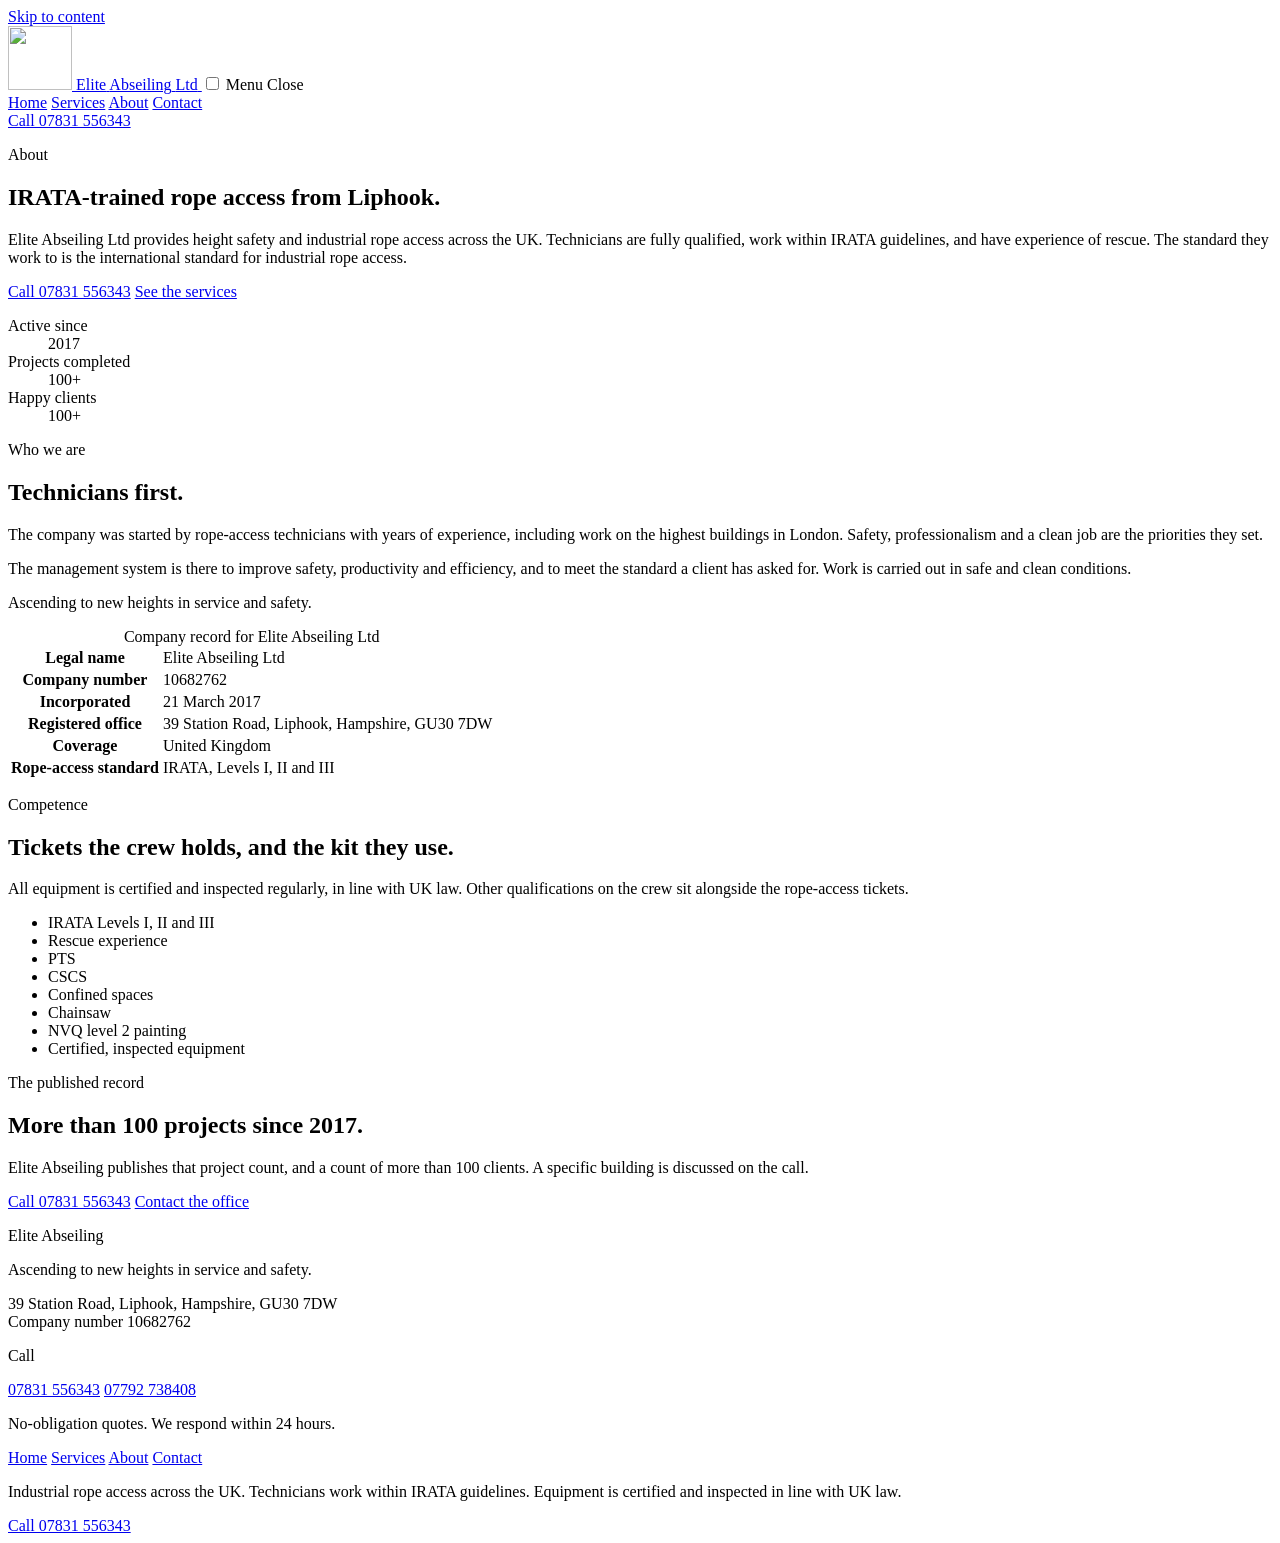
==== about.html @ 5e547d00 "Add the about and contact pages. Record the company details and make the enquiry a phone call, with " ====
<!DOCTYPE html>
<html lang="en-GB">
<head>
  <meta charset="utf-8">
  <meta name="viewport" content="width=device-width, initial-scale=1">
  <title>About | Elite Abseiling Ltd</title>
  <meta name="description" content="Elite Abseiling Ltd is an IRATA-trained rope-access contractor based at 39 Station Road, Liphook, working across the UK since 2017.">
  <meta name="theme-color" content="#1b3385" media="(prefers-color-scheme: light)">
  <meta name="theme-color" content="#0e1533" media="(prefers-color-scheme: dark)">
  <link rel="icon" href="favicon.svg" type="image/svg+xml">
  <link rel="stylesheet" href="styles.css">
</head>
<body>
  <a class="skip" href="#main">Skip to content</a>
  <header class="site-header">
    <div class="wrap header-inner">
      <a class="brand" href="index.html">
        <img class="brand-mark" src="images/mark.svg" alt="" width="64" height="64">
        <span class="brand-name">
          <span class="brand-elite">Elite</span>
          <span class="brand-abseil">Abseiling</span>
          <span class="brand-ltd">Ltd</span>
        </span>
      </a>
      <input class="nav-toggle" id="nav-toggle" type="checkbox">
      <label class="menu-btn" for="nav-toggle">
        <span class="when-closed">Menu</span>
        <span class="when-open">Close</span>
      </label>
      <nav class="site-nav" aria-label="Primary">
        <a href="index.html">Home</a>
        <a href="services.html">Services</a>
        <a href="about.html" aria-current="page">About</a>
        <a href="contact.html">Contact</a>
      </nav>
      <a class="btn btn-call header-call" href="tel:+447831556343">Call 07831 556343</a>
    </div>
  </header>

  <main id="main">
    <section class="hero">
      <div class="wrap hero-grid">
        <div>
          <p class="eyebrow">About</p>
          <h1>IRATA-trained rope access from Liphook.</h1>
          <p class="lede">Elite Abseiling Ltd provides height safety and industrial rope access across the UK. Technicians are fully qualified, work within IRATA guidelines, and have experience of rescue. The standard they work to is the international standard for industrial rope access.</p>
          <div class="actions">
            <a class="btn btn-call" href="tel:+447831556343">Call 07831 556343</a>
            <a class="btn btn-line" href="services.html">See the services</a>
          </div>
        </div>
        <dl class="figures">
          <div>
            <dt>Active since</dt>
            <dd>2017</dd>
          </div>
          <div>
            <dt>Projects completed</dt>
            <dd>100+</dd>
          </div>
          <div>
            <dt>Happy clients</dt>
            <dd>100+</dd>
          </div>
        </dl>
      </div>
    </section>

    <section class="section">
      <div class="wrap split">
        <div class="prose">
          <p class="eyebrow">Who we are</p>
          <h2>Technicians first.</h2>
          <p>The company was started by rope-access technicians with years of experience, including work on the highest buildings in London. Safety, professionalism and a clean job are the priorities they set.</p>
          <p>The management system is there to improve safety, productivity and efficiency, and to meet the standard a client has asked for. Work is carried out in safe and clean conditions.</p>
          <p class="statement">Ascending to new heights in service and safety.</p>
        </div>
        <div>
          <table class="fact-table">
            <caption class="visually-hidden">Company record for Elite Abseiling Ltd</caption>
            <tbody>
              <tr>
                <th scope="row">Legal name</th>
                <td>Elite Abseiling Ltd</td>
              </tr>
              <tr>
                <th scope="row">Company number</th>
                <td>10682762</td>
              </tr>
              <tr>
                <th scope="row">Incorporated</th>
                <td>21 March 2017</td>
              </tr>
              <tr>
                <th scope="row">Registered office</th>
                <td>39 Station Road, Liphook, Hampshire, GU30 7DW</td>
              </tr>
              <tr>
                <th scope="row">Coverage</th>
                <td>United Kingdom</td>
              </tr>
              <tr>
                <th scope="row">Rope-access standard</th>
                <td>IRATA, Levels I, II and III</td>
              </tr>
            </tbody>
          </table>
        </div>
      </div>
    </section>

    <section class="section section-follow">
      <div class="wrap">
        <div class="section-head">
          <p class="eyebrow">Competence</p>
          <h2>Tickets the crew holds, and the kit they use.</h2>
          <p class="lede">All equipment is certified and inspected regularly, in line with UK law. Other qualifications on the crew sit alongside the rope-access tickets.</p>
        </div>
        <ul class="competence">
          <li>IRATA Levels I, II and III</li>
          <li>Rescue experience</li>
          <li>PTS</li>
          <li>CSCS</li>
          <li>Confined spaces</li>
          <li>Chainsaw</li>
          <li>NVQ level 2 painting</li>
          <li>Certified, inspected equipment</li>
        </ul>
      </div>
    </section>

    <section class="band">
      <div class="wrap band-inner">
        <div>
          <p class="eyebrow">The published record</p>
          <h2>More than 100 projects since 2017.</h2>
          <p class="lede">Elite Abseiling publishes that project count, and a count of more than 100 clients. A specific building is discussed on the call.</p>
        </div>
        <div class="phones">
          <a class="btn btn-call" href="tel:+447831556343">Call 07831 556343</a>
          <a class="btn btn-line" href="contact.html">Contact the office</a>
        </div>
      </div>
    </section>
  </main>

  <footer class="site-footer">
    <div class="wrap footer-grid">
      <div>
        <p class="footer-brand">Elite Abseiling</p>
        <p class="statement">Ascending to new heights in service and safety.</p>
        <p>39 Station Road, Liphook, Hampshire, GU30 7DW<br>Company number 10682762</p>
      </div>
      <div>
        <p class="eyebrow">Call</p>
        <div class="phone-stack">
          <a href="tel:+447831556343">07831 556343</a>
          <a href="tel:+447792738408">07792 738408</a>
        </div>
        <p>No-obligation quotes. We respond within 24 hours.</p>
      </div>
      <nav class="footer-nav" aria-label="Footer">
        <a href="index.html">Home</a>
        <a href="services.html">Services</a>
        <a href="about.html" aria-current="page">About</a>
        <a href="contact.html">Contact</a>
      </nav>
    </div>
    <div class="wrap footer-base">
      <p>Industrial rope access across the UK. Technicians work within IRATA guidelines. Equipment is certified and inspected in line with UK law.</p>
    </div>
  </footer>
  <a class="dock" href="tel:+447831556343">Call 07831 556343</a>
</body>
</html>
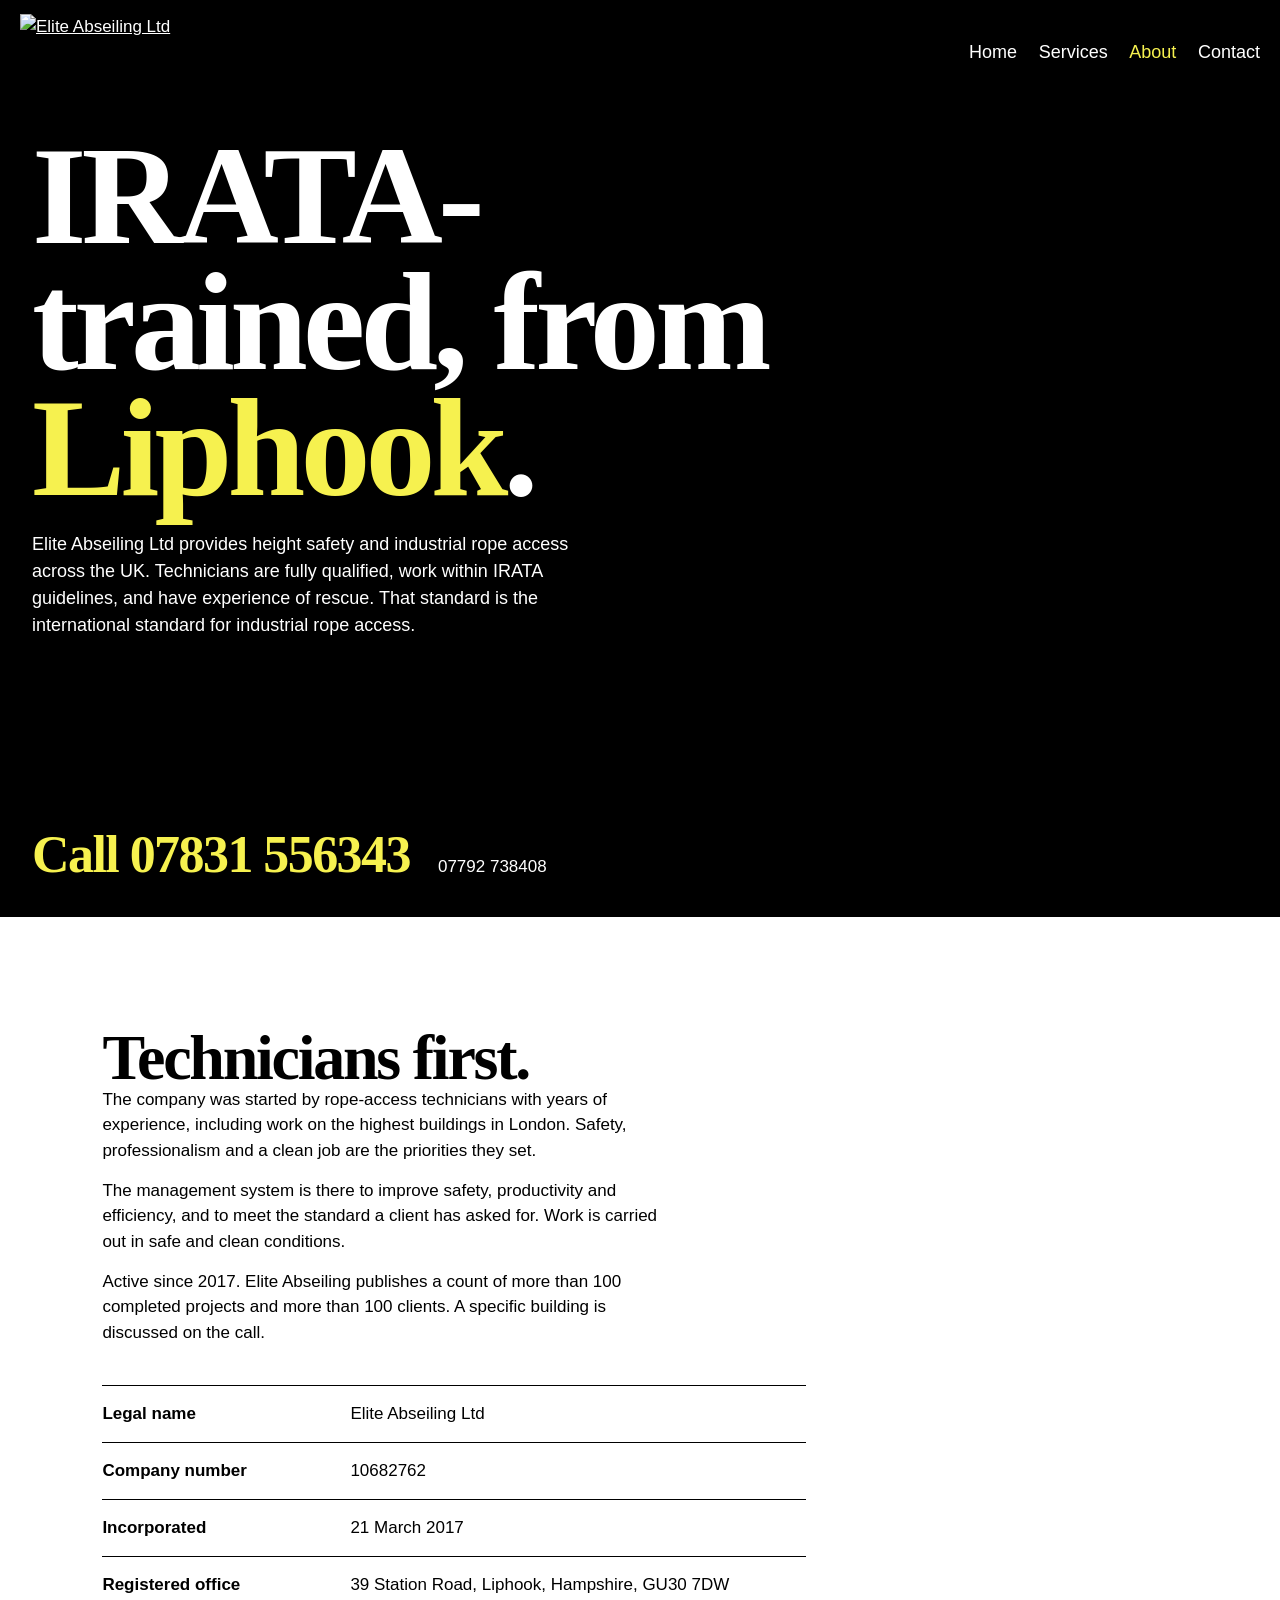
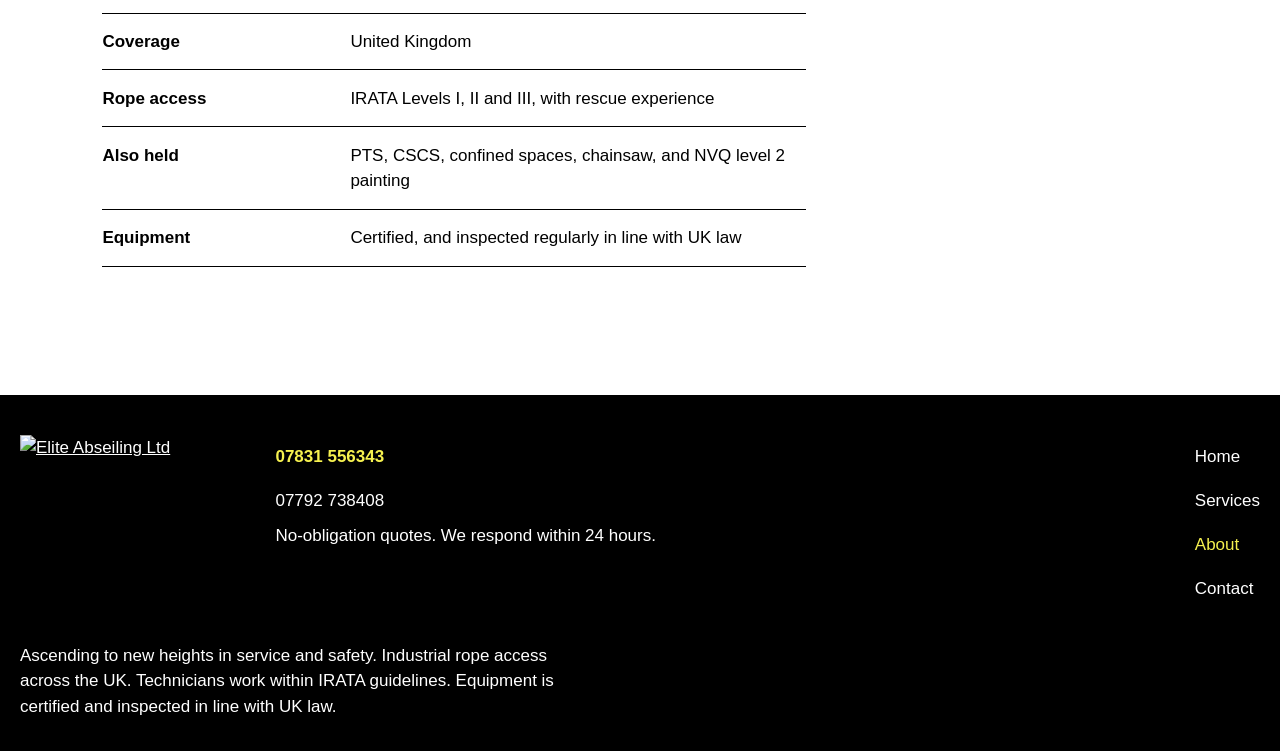
==== commit a3153d09: "Redesign the site in black, white, and the logo yellow. Drop the navy, teal, and red brochure layout" ====
--- a/about.html
+++ b/about.html
@@ -5,171 +5,103 @@
   <meta name="viewport" content="width=device-width, initial-scale=1">
   <title>About | Elite Abseiling Ltd</title>
   <meta name="description" content="Elite Abseiling Ltd is an IRATA-trained rope-access contractor based at 39 Station Road, Liphook, working across the UK since 2017.">
-  <meta name="theme-color" content="#1b3385" media="(prefers-color-scheme: light)">
-  <meta name="theme-color" content="#0e1533" media="(prefers-color-scheme: dark)">
-  <link rel="icon" href="favicon.svg" type="image/svg+xml">
+  <meta name="theme-color" content="#000000">
+  <link rel="icon" href="images/logo.png" type="image/png">
   <link rel="stylesheet" href="styles.css">
 </head>
 <body>
   <a class="skip" href="#main">Skip to content</a>
-  <header class="site-header">
-    <div class="wrap header-inner">
-      <a class="brand" href="index.html">
-        <img class="brand-mark" src="images/mark.svg" alt="" width="64" height="64">
-        <span class="brand-name">
-          <span class="brand-elite">Elite</span>
-          <span class="brand-abseil">Abseiling</span>
-          <span class="brand-ltd">Ltd</span>
-        </span>
+  <header class="top">
+      <a class="logo" href="index.html">
+        <img src="images/logo.png" alt="Elite Abseiling Ltd" width="500" height="188">
       </a>
       <input class="nav-toggle" id="nav-toggle" type="checkbox">
       <label class="menu-btn" for="nav-toggle">
         <span class="when-closed">Menu</span>
         <span class="when-open">Close</span>
       </label>
-      <nav class="site-nav" aria-label="Primary">
+      <nav class="nav" aria-label="Primary">
         <a href="index.html">Home</a>
         <a href="services.html">Services</a>
         <a href="about.html" aria-current="page">About</a>
         <a href="contact.html">Contact</a>
       </nav>
-      <a class="btn btn-call header-call" href="tel:+447831556343">Call 07831 556343</a>
+  </header>
+  <div class="first">
+    <section class="screen">
+      <div>
+        <h1>IRATA-trained, from <em>Liphook</em>.</h1>
+        <p class="lede">Elite Abseiling Ltd provides height safety and industrial rope access across the UK. Technicians are fully qualified, work within IRATA guidelines, and have experience of rescue. That standard is the international standard for industrial rope access.</p>
+      </div>
+      <p class="call">
+        <a class="primary" href="tel:+447831556343">Call 07831 556343</a>
+        <a href="tel:+447792738408">07792 738408</a>
+      </p>
+    </section>
+  </div>
+
+  <main id="main" class="paper">
+    <div class="measure">
+      <h2>Technicians first.</h2>
+      <p>The company was started by rope-access technicians with years of experience, including work on the highest buildings in London. Safety, professionalism and a clean job are the priorities they set.</p>
+      <p>The management system is there to improve safety, productivity and efficiency, and to meet the standard a client has asked for. Work is carried out in safe and clean conditions.</p>
+      <p>Active since 2017. Elite Abseiling publishes a count of more than 100 completed projects and more than 100 clients. A specific building is discussed on the call.</p>
     </div>
-  </header>
 
-  <main id="main">
-    <section class="hero">
-      <div class="wrap hero-grid">
-        <div>
-          <p class="eyebrow">About</p>
-          <h1>IRATA-trained rope access from Liphook.</h1>
-          <p class="lede">Elite Abseiling Ltd provides height safety and industrial rope access across the UK. Technicians are fully qualified, work within IRATA guidelines, and have experience of rescue. The standard they work to is the international standard for industrial rope access.</p>
-          <div class="actions">
-            <a class="btn btn-call" href="tel:+447831556343">Call 07831 556343</a>
-            <a class="btn btn-line" href="services.html">See the services</a>
-          </div>
-        </div>
-        <dl class="figures">
-          <div>
-            <dt>Active since</dt>
-            <dd>2017</dd>
-          </div>
-          <div>
-            <dt>Projects completed</dt>
-            <dd>100+</dd>
-          </div>
-          <div>
-            <dt>Happy clients</dt>
-            <dd>100+</dd>
-          </div>
-        </dl>
+    <dl class="record">
+      <div>
+        <dt>Legal name</dt>
+        <dd>Elite Abseiling Ltd</dd>
       </div>
-    </section>
-
-    <section class="section">
-      <div class="wrap split">
-        <div class="prose">
-          <p class="eyebrow">Who we are</p>
-          <h2>Technicians first.</h2>
-          <p>The company was started by rope-access technicians with years of experience, including work on the highest buildings in London. Safety, professionalism and a clean job are the priorities they set.</p>
-          <p>The management system is there to improve safety, productivity and efficiency, and to meet the standard a client has asked for. Work is carried out in safe and clean conditions.</p>
-          <p class="statement">Ascending to new heights in service and safety.</p>
-        </div>
-        <div>
-          <table class="fact-table">
-            <caption class="visually-hidden">Company record for Elite Abseiling Ltd</caption>
-            <tbody>
-              <tr>
-                <th scope="row">Legal name</th>
-                <td>Elite Abseiling Ltd</td>
-              </tr>
-              <tr>
-                <th scope="row">Company number</th>
-                <td>10682762</td>
-              </tr>
-              <tr>
-                <th scope="row">Incorporated</th>
-                <td>21 March 2017</td>
-              </tr>
-              <tr>
-                <th scope="row">Registered office</th>
-                <td>39 Station Road, Liphook, Hampshire, GU30 7DW</td>
-              </tr>
-              <tr>
-                <th scope="row">Coverage</th>
-                <td>United Kingdom</td>
-              </tr>
-              <tr>
-                <th scope="row">Rope-access standard</th>
-                <td>IRATA, Levels I, II and III</td>
-              </tr>
-            </tbody>
-          </table>
-        </div>
+      <div>
+        <dt>Company number</dt>
+        <dd>10682762</dd>
       </div>
-    </section>
-
-    <section class="section section-follow">
-      <div class="wrap">
-        <div class="section-head">
-          <p class="eyebrow">Competence</p>
-          <h2>Tickets the crew holds, and the kit they use.</h2>
-          <p class="lede">All equipment is certified and inspected regularly, in line with UK law. Other qualifications on the crew sit alongside the rope-access tickets.</p>
-        </div>
-        <ul class="competence">
-          <li>IRATA Levels I, II and III</li>
-          <li>Rescue experience</li>
-          <li>PTS</li>
-          <li>CSCS</li>
-          <li>Confined spaces</li>
-          <li>Chainsaw</li>
-          <li>NVQ level 2 painting</li>
-          <li>Certified, inspected equipment</li>
-        </ul>
+      <div>
+        <dt>Incorporated</dt>
+        <dd>21 March 2017</dd>
       </div>
-    </section>
-
-    <section class="band">
-      <div class="wrap band-inner">
-        <div>
-          <p class="eyebrow">The published record</p>
-          <h2>More than 100 projects since 2017.</h2>
-          <p class="lede">Elite Abseiling publishes that project count, and a count of more than 100 clients. A specific building is discussed on the call.</p>
-        </div>
-        <div class="phones">
-          <a class="btn btn-call" href="tel:+447831556343">Call 07831 556343</a>
-          <a class="btn btn-line" href="contact.html">Contact the office</a>
-        </div>
+      <div>
+        <dt>Registered office</dt>
+        <dd>39 Station Road, Liphook, Hampshire, GU30 7DW</dd>
       </div>
-    </section>
+      <div>
+        <dt>Coverage</dt>
+        <dd>United Kingdom</dd>
+      </div>
+      <div>
+        <dt>Rope access</dt>
+        <dd>IRATA Levels I, II and III, with rescue experience</dd>
+      </div>
+      <div>
+        <dt>Also held</dt>
+        <dd>PTS, CSCS, confined spaces, chainsaw, and NVQ level 2 painting</dd>
+      </div>
+      <div>
+        <dt>Equipment</dt>
+        <dd>Certified, and inspected regularly in line with UK law</dd>
+      </div>
+    </dl>
   </main>
 
   <footer class="site-footer">
-    <div class="wrap footer-grid">
-      <div>
-        <p class="footer-brand">Elite Abseiling</p>
-        <p class="statement">Ascending to new heights in service and safety.</p>
-        <p>39 Station Road, Liphook, Hampshire, GU30 7DW<br>Company number 10682762</p>
-      </div>
-      <div>
-        <p class="eyebrow">Call</p>
-        <div class="phone-stack">
-          <a href="tel:+447831556343">07831 556343</a>
-          <a href="tel:+447792738408">07792 738408</a>
-        </div>
+    <div class="foot-grid">
+      <a class="logo" href="index.html">
+        <img src="images/logo.png" alt="Elite Abseiling Ltd" width="500" height="188">
+      </a>
+      <div class="phone">
+        <a href="tel:+447831556343">07831 556343</a>
+        <a href="tel:+447792738408">07792 738408</a>
         <p>No-obligation quotes. We respond within 24 hours.</p>
       </div>
-      <nav class="footer-nav" aria-label="Footer">
+      <nav class="foot-nav" aria-label="Footer">
         <a href="index.html">Home</a>
         <a href="services.html">Services</a>
         <a href="about.html" aria-current="page">About</a>
         <a href="contact.html">Contact</a>
       </nav>
     </div>
-    <div class="wrap footer-base">
-      <p>Industrial rope access across the UK. Technicians work within IRATA guidelines. Equipment is certified and inspected in line with UK law.</p>
-    </div>
+    <p class="fine">Ascending to new heights in service and safety. Industrial rope access across the UK. Technicians work within IRATA guidelines. Equipment is certified and inspected in line with UK law.</p>
   </footer>
-  <a class="dock" href="tel:+447831556343">Call 07831 556343</a>
 </body>
 </html>
--- a/styles.css
+++ b/styles.css
@@ -0,0 +1,622 @@
+/* Elite Abseiling. Black, white, and the sun yellow sampled from images/logo.png (#f6f14f). */
+
+@font-face {
+  font-family: Fraunces;
+  font-style: normal;
+  font-weight: 500 650;
+  font-display: swap;
+  src: url("fonts/fraunces-latin.woff2") format("woff2");
+}
+
+@font-face {
+  font-family: "Source Sans 3";
+  font-style: normal;
+  font-weight: 400;
+  font-display: swap;
+  src: url("fonts/source-sans-3-400.woff2") format("woff2");
+}
+
+@font-face {
+  font-family: "Source Sans 3";
+  font-style: normal;
+  font-weight: 600;
+  font-display: swap;
+  src: url("fonts/source-sans-3-600.woff2") format("woff2");
+}
+
+:root {
+  --black: #000000;
+  --white: #ffffff;
+  --sun: #f6f14f;
+  --display: Fraunces, "Iowan Old Style", Palatino, "Palatino Linotype", serif;
+  --text: "Source Sans 3", "Segoe UI", sans-serif;
+  color-scheme: light;
+}
+
+*,
+*::before,
+*::after {
+  box-sizing: border-box;
+}
+
+html {
+  scroll-behavior: smooth;
+  scroll-padding-top: 6rem;
+  overflow-x: clip;
+  -webkit-text-size-adjust: 100%;
+  text-size-adjust: 100%;
+}
+
+body {
+  margin: 0;
+  background: var(--white);
+  color: var(--black);
+  font-family: var(--text);
+  font-size: 1.0625rem;
+  line-height: 1.5;
+}
+
+img {
+  max-width: 100%;
+  height: auto;
+  display: block;
+}
+
+p,
+h1,
+h2,
+dd {
+  margin: 0;
+}
+
+h1,
+h2,
+.display {
+  font-family: var(--display);
+  font-weight: 560;
+  font-variation-settings: "opsz" 144, "SOFT" 30, "WONK" 1;
+  letter-spacing: -0.035em;
+  line-height: 0.9;
+  text-wrap: balance;
+}
+
+h1 {
+  font-size: clamp(3.75rem, 11vw, 8.75rem);
+  max-width: min(11ch, 100%);
+}
+
+h1 em,
+.sun {
+  font-style: normal;
+  color: var(--sun);
+}
+
+h2 {
+  font-size: clamp(2.35rem, 5vw, 4.25rem);
+  max-width: 14ch;
+}
+
+a {
+  color: inherit;
+}
+
+:focus {
+  outline: none;
+}
+
+:focus-visible {
+  outline: 3px solid var(--sun);
+  outline-offset: 3px;
+}
+
+.paper :focus-visible {
+  outline-color: var(--black);
+}
+
+.skip {
+  position: absolute;
+  left: max(1rem, env(safe-area-inset-left));
+  top: -200%;
+  z-index: 40;
+  background: var(--sun);
+  color: var(--black);
+  padding: 0.8rem 1rem;
+  text-decoration: none;
+}
+
+.skip:focus {
+  top: calc(0.5rem + env(safe-area-inset-top));
+}
+
+.top {
+  position: sticky;
+  top: 0;
+  z-index: 20;
+  display: flex;
+  flex-wrap: wrap;
+  align-items: center;
+  gap: 0.25rem 1rem;
+  padding: calc(0.85rem + env(safe-area-inset-top)) max(1.25rem, env(safe-area-inset-right)) 0.85rem max(1.25rem, env(safe-area-inset-left));
+  background: var(--black);
+  color: var(--white);
+}
+
+.logo {
+  display: flex;
+  align-items: center;
+  margin-right: auto;
+  min-height: 44px;
+  min-width: 44px;
+}
+
+.logo img {
+  height: 58px;
+  width: auto;
+}
+
+.nav-toggle {
+  position: absolute;
+  width: 1px;
+  height: 1px;
+  margin: 0;
+  opacity: 0;
+}
+
+.menu-btn {
+  display: inline-flex;
+  align-items: center;
+  justify-content: center;
+  min-width: 44px;
+  min-height: 44px;
+  padding: 0 0.2rem;
+  color: var(--white);
+  font: inherit;
+  font-size: 1.0625rem;
+  cursor: pointer;
+}
+
+.nav-toggle:focus-visible + .menu-btn {
+  outline: 3px solid var(--sun);
+  outline-offset: 3px;
+}
+
+.when-open {
+  display: none;
+}
+
+.nav-toggle:checked ~ .menu-btn .when-closed {
+  display: none;
+}
+
+.nav-toggle:checked ~ .menu-btn .when-open {
+  display: inline;
+}
+
+.nav {
+  display: none;
+  flex-basis: 100%;
+  flex-direction: column;
+  padding-bottom: 0.4rem;
+}
+
+.nav-toggle:checked ~ .nav {
+  display: flex;
+}
+
+.nav a,
+.foot-nav a,
+.phone a {
+  display: flex;
+  align-items: center;
+  min-height: 44px;
+  text-decoration: none;
+}
+
+.nav a {
+  font-size: 1.125rem;
+}
+
+.nav a[aria-current="page"],
+.foot-nav a[aria-current="page"] {
+  color: var(--sun);
+}
+
+.first {
+  min-height: calc(100svh - 5.5rem - env(safe-area-inset-top));
+  display: flex;
+  flex-direction: column;
+  background: var(--black);
+  color: var(--white);
+}
+
+.screen {
+  flex: 1;
+  display: flex;
+  flex-direction: column;
+  justify-content: space-between;
+  gap: 2.75rem;
+  padding: 1.75rem max(1.25rem, env(safe-area-inset-right)) calc(1.75rem + env(safe-area-inset-bottom)) max(1.25rem, env(safe-area-inset-left));
+}
+
+.lede {
+  max-width: 34rem;
+  margin-top: 1.25rem;
+  font-size: 1.125rem;
+}
+
+.call {
+  display: flex;
+  flex-direction: column;
+  align-items: flex-start;
+  gap: 0.15rem;
+}
+
+.call a {
+  display: inline-flex;
+  align-items: center;
+  min-height: 44px;
+  text-decoration: none;
+}
+
+.call .primary {
+  color: var(--sun);
+  font-family: var(--display);
+  font-weight: 560;
+  font-size: clamp(2rem, 6vw, 3.25rem);
+  letter-spacing: -0.03em;
+  line-height: 1;
+}
+
+.paper .call .primary {
+  color: var(--black);
+  text-decoration: underline;
+  text-underline-offset: 0.12em;
+}
+
+.screen .where a {
+  display: inline-flex;
+  align-items: center;
+  min-height: 44px;
+  color: var(--sun);
+  font-weight: 600;
+  text-decoration: none;
+}
+
+.paper {
+  background: var(--white);
+  color: var(--black);
+  padding: 4.5rem max(1.25rem, env(safe-area-inset-right)) 5rem max(1.25rem, env(safe-area-inset-left));
+}
+
+.paper :focus-visible {
+  outline-color: var(--black);
+}
+
+.measure {
+  max-width: 36rem;
+}
+
+.measure p + p,
+.entry p + p {
+  margin-top: 0.9rem;
+}
+
+.roster {
+  list-style: none;
+  margin: 3.5rem 0 0;
+  padding: 0;
+}
+
+.roster li {
+  padding: 1.35rem 0 1.5rem;
+  border-top: 1px solid var(--black);
+}
+
+.roster li:last-child {
+  border-bottom: 1px solid var(--black);
+}
+
+.roster li:nth-child(2) {
+  margin-left: 9vw;
+}
+
+.roster li:nth-child(4) {
+  margin-left: 18vw;
+}
+
+.roster a {
+  display: inline-flex;
+  align-items: center;
+  min-height: 44px;
+  font-family: var(--display);
+  font-weight: 560;
+  font-size: clamp(2rem, 5vw, 3.4rem);
+  letter-spacing: -0.03em;
+  line-height: 0.95;
+  text-decoration: none;
+}
+
+.roster p {
+  max-width: 28rem;
+  margin-top: 0.45rem;
+}
+
+.more {
+  display: inline-flex;
+  align-items: center;
+  min-height: 44px;
+  margin-top: 1.5rem;
+  font-weight: 600;
+}
+
+.band {
+  background: var(--black);
+  color: var(--white);
+  padding: 5.5rem max(1.25rem, env(safe-area-inset-right)) 5.5rem max(1.25rem, env(safe-area-inset-left));
+}
+
+.band > p {
+  max-width: 14ch;
+  font-family: var(--display);
+  font-weight: 560;
+  font-size: clamp(2.4rem, 6vw, 4.5rem);
+  letter-spacing: -0.035em;
+  line-height: 0.95;
+}
+
+.band .where {
+  max-width: 22rem;
+  margin-top: 2.5rem;
+}
+
+.band .where p {
+  font-family: var(--text);
+  font-weight: 400;
+  font-size: 1.0625rem;
+  letter-spacing: 0;
+  line-height: 1.5;
+}
+
+.band a {
+  display: inline-flex;
+  align-items: center;
+  min-height: 44px;
+  color: var(--sun);
+  font-weight: 600;
+}
+
+.entry {
+  padding-top: 4.25rem;
+}
+
+.entry:first-child {
+  padding-top: 0;
+}
+
+.entry-inner {
+  max-width: 38rem;
+}
+
+.entry:nth-child(even) .entry-inner {
+  margin-left: 7vw;
+}
+
+.entry:nth-child(3) .entry-inner,
+.entry:nth-child(6) .entry-inner {
+  margin-left: 0;
+  max-width: 46rem;
+}
+
+.scope {
+  margin: 1rem 0 0;
+  padding: 0;
+  list-style: none;
+  max-width: 34rem;
+}
+
+.scope li {
+  padding: 0.15rem 0;
+}
+
+.ask {
+  display: inline-flex;
+  align-items: center;
+  min-height: 44px;
+  margin-top: 0.8rem;
+  font-weight: 600;
+}
+
+.record {
+  margin: 2.5rem 0 0;
+  padding: 0;
+}
+
+.record div {
+  display: grid;
+  gap: 0.2rem;
+  padding: 0.95rem 0;
+  border-top: 1px solid var(--black);
+}
+
+.record div:last-child {
+  border-bottom: 1px solid var(--black);
+}
+
+.record dt {
+  font-weight: 600;
+}
+
+.record dd {
+  margin: 0;
+}
+
+.sheet {
+  max-width: 32rem;
+}
+
+.sheet p + p {
+  margin-top: 0.85rem;
+}
+
+form {
+  display: grid;
+  gap: 1rem;
+  margin-top: 2rem;
+}
+
+label {
+  display: grid;
+  gap: 0.35rem;
+  font-weight: 600;
+}
+
+input,
+select,
+textarea {
+  width: 100%;
+  min-height: 48px;
+  padding: 0.75rem 0.8rem;
+  border: 1px solid var(--black);
+  border-radius: 0;
+  background: var(--white);
+  color: var(--black);
+  font: inherit;
+  font-size: 1rem;
+  font-weight: 400;
+}
+
+textarea {
+  min-height: 9rem;
+  resize: vertical;
+}
+
+.site-footer {
+  background: var(--black);
+  color: var(--white);
+  padding: 2.5rem max(1.25rem, env(safe-area-inset-right)) calc(2rem + env(safe-area-inset-bottom)) max(1.25rem, env(safe-area-inset-left));
+}
+
+.foot-grid {
+  display: grid;
+  gap: 1.75rem;
+}
+
+.phone a:first-child {
+  color: var(--sun);
+  font-weight: 600;
+}
+
+.foot-nav {
+  display: flex;
+  flex-direction: column;
+}
+
+.fine {
+  max-width: 36rem;
+  margin-top: 2rem;
+}
+
+@media (min-width: 800px) {
+  .logo img {
+    height: 78px;
+  }
+
+  .paper {
+    padding: 7rem max(8vw, 2rem) 8rem;
+  }
+
+  .screen {
+    padding-right: 8vw;
+    padding-left: max(2rem, env(safe-area-inset-left));
+  }
+
+  .roster li:nth-child(2) {
+    margin-left: 18vw;
+  }
+
+  .roster li:nth-child(4) {
+    margin-left: 34vw;
+  }
+
+  .entry:nth-child(even) .entry-inner {
+    margin-left: 28vw;
+  }
+
+  .record {
+    max-width: 44rem;
+  }
+
+  .record div {
+    grid-template-columns: 14rem 1fr;
+    gap: 1.5rem;
+    align-items: baseline;
+  }
+
+  .band {
+    display: grid;
+    grid-template-columns: 1.4fr 0.8fr;
+    gap: 3rem;
+    align-items: end;
+    padding-left: max(8vw, 2rem);
+    padding-right: max(8vw, 2rem);
+  }
+
+  .band .where {
+    margin-top: 0;
+    justify-self: end;
+  }
+
+  .foot-grid {
+    grid-template-columns: auto 1fr auto;
+    align-items: start;
+    gap: 3rem;
+  }
+
+  .call {
+    flex-direction: row;
+    align-items: baseline;
+    gap: 1.75rem;
+  }
+}
+
+@media (min-width: 880px) {
+  .menu-btn,
+  .nav-toggle {
+    display: none;
+  }
+
+  .nav {
+    display: flex;
+    flex-basis: auto;
+    flex-direction: row;
+    align-items: center;
+    gap: 0.25rem 1.35rem;
+    padding: 0;
+  }
+}
+
+@media (prefers-reduced-motion: reduce) {
+  html {
+    scroll-behavior: auto;
+  }
+}
+
+@media print {
+  .top,
+  .menu-btn,
+  .nav-toggle {
+    display: none !important;
+  }
+
+  body,
+  .first,
+  .band,
+  .site-footer {
+    background: #fff;
+    color: #000;
+  }
+
+  a[href^="tel:"]::after {
+    content: " (" attr(href) ")";
+  }
+}
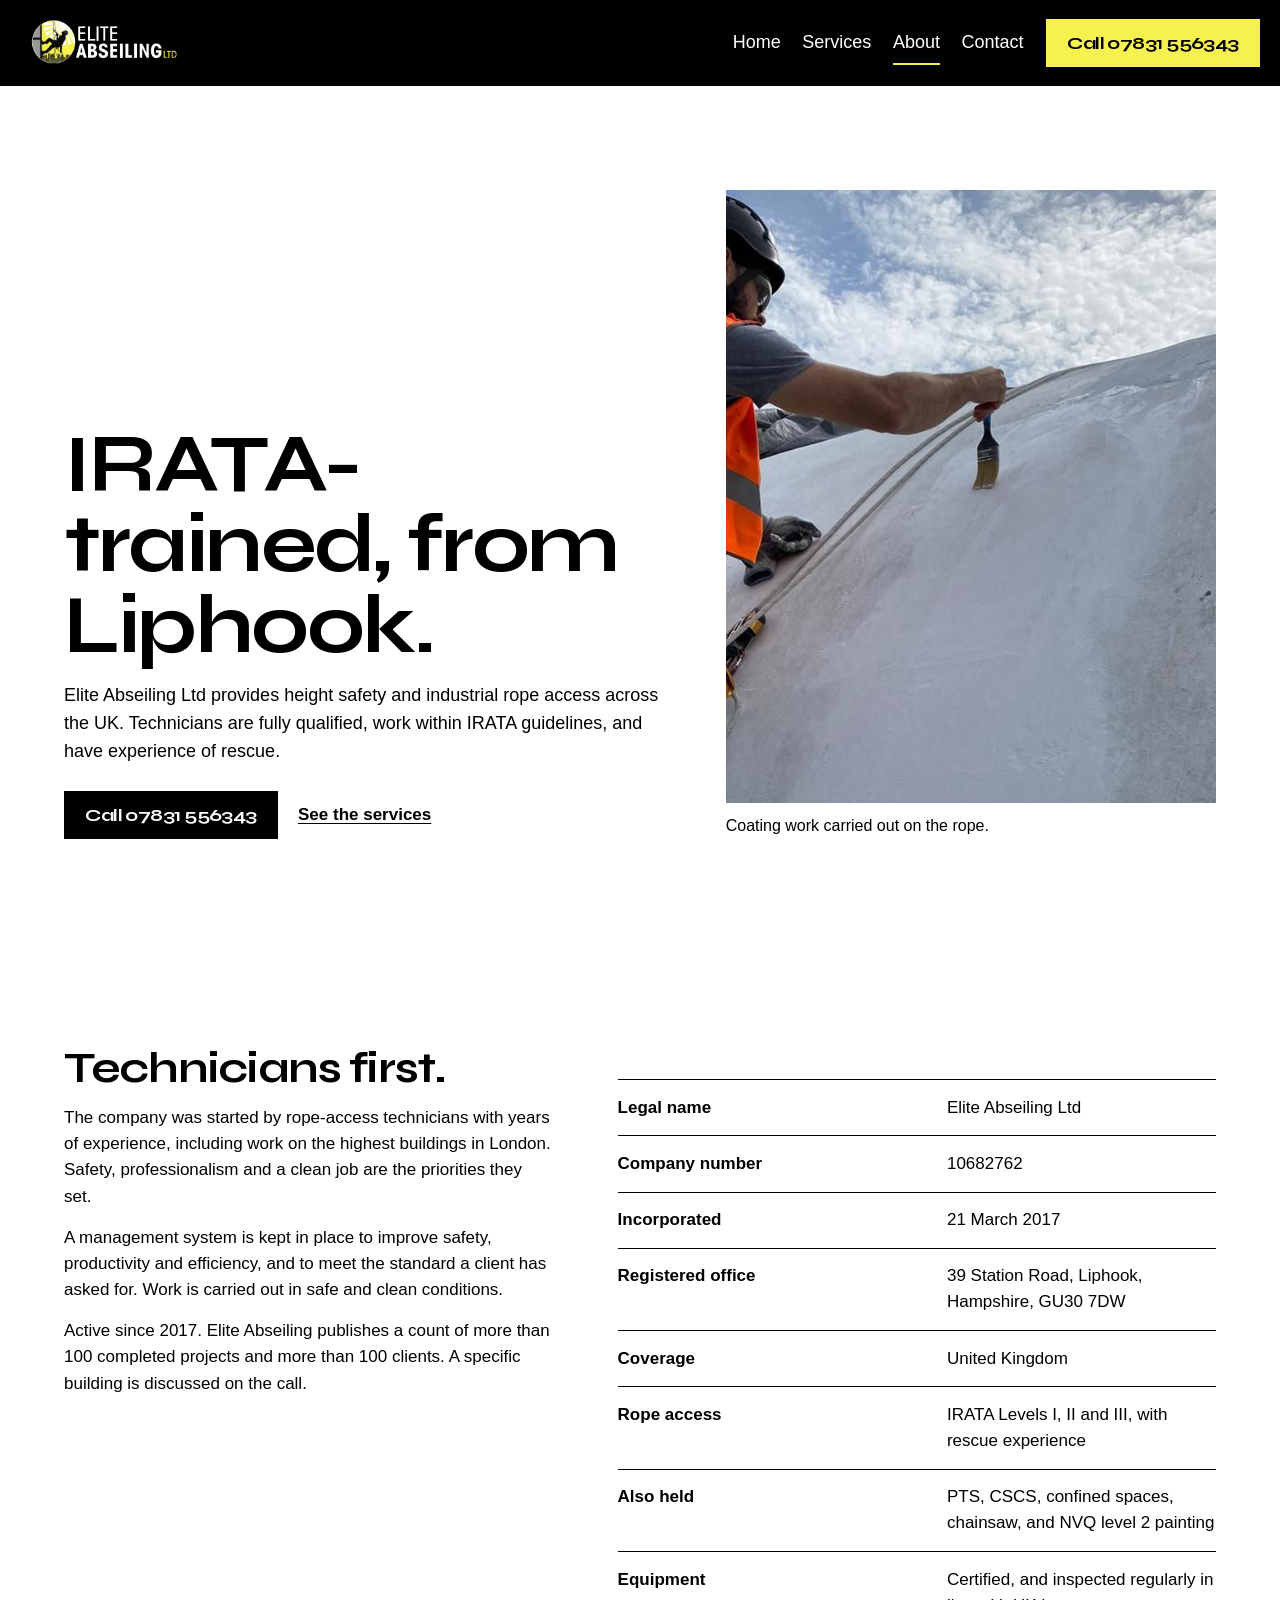
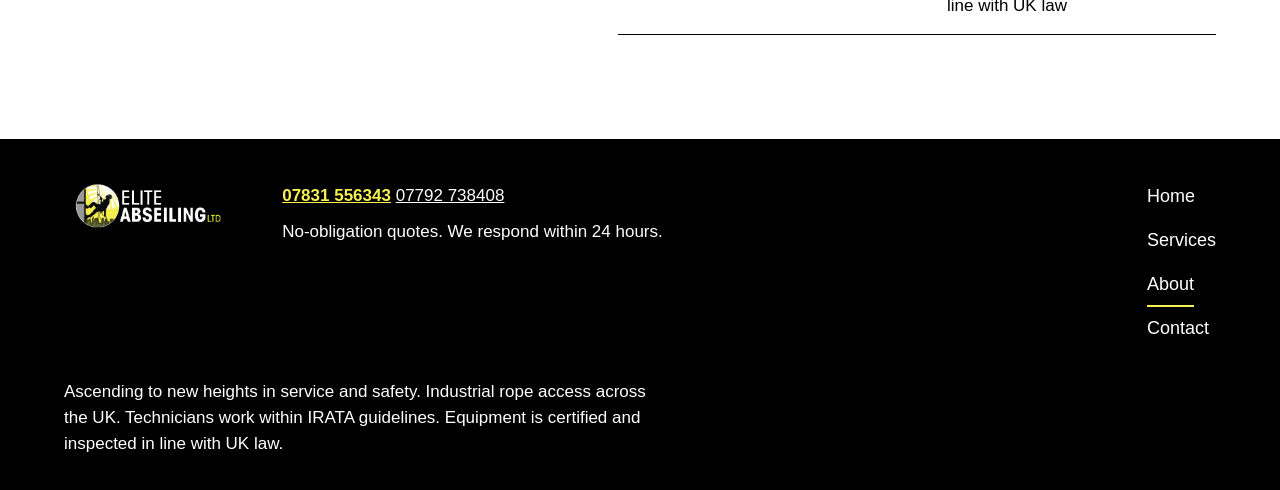
==== commit 2b8d892c: "Rebuild the site around the logo and their own photographs. Use black, white, and the sun yellow, wi" ====
--- a/about.html
+++ b/about.html
@@ -12,80 +12,92 @@
 <body>
   <a class="skip" href="#main">Skip to content</a>
   <header class="top">
-      <a class="logo" href="index.html">
-        <img src="images/logo.png" alt="Elite Abseiling Ltd" width="500" height="188">
-      </a>
-      <input class="nav-toggle" id="nav-toggle" type="checkbox">
-      <label class="menu-btn" for="nav-toggle">
-        <span class="when-closed">Menu</span>
-        <span class="when-open">Close</span>
-      </label>
-      <nav class="nav" aria-label="Primary">
-        <a href="index.html">Home</a>
-        <a href="services.html">Services</a>
-        <a href="about.html" aria-current="page">About</a>
-        <a href="contact.html">Contact</a>
-      </nav>
+    <a class="logo" href="index.html">
+      <img src="images/logo.png" alt="Elite Abseiling Ltd" width="500" height="188">
+    </a>
+    <input class="nav-toggle" id="nav-toggle" type="checkbox">
+    <label class="menu-btn" for="nav-toggle">
+      <span class="when-closed">Menu</span>
+      <span class="when-open">Close</span>
+    </label>
+    <nav class="nav" aria-label="Primary">
+      <a href="index.html">Home</a>
+      <a href="services.html">Services</a>
+      <a href="about.html" aria-current="page">About</a>
+      <a href="contact.html">Contact</a>
+      <a class="nav-call" href="tel:+447831556343">Call 07831 556343</a>
+    </nav>
+    <a class="btn btn-sun" href="tel:+447831556343">Call 07831 556343</a>
   </header>
-  <div class="first">
-    <section class="screen">
-      <div>
-        <h1>IRATA-trained, from <em>Liphook</em>.</h1>
-        <p class="lede">Elite Abseiling Ltd provides height safety and industrial rope access across the UK. Technicians are fully qualified, work within IRATA guidelines, and have experience of rescue. That standard is the international standard for industrial rope access.</p>
+
+  <main id="main">
+    <section class="section">
+      <div class="wrap opening">
+        <div>
+          <h1>IRATA-trained, from Liphook.</h1>
+          <p class="lede">Elite Abseiling Ltd provides height safety and industrial rope access across the UK. Technicians are fully qualified, work within IRATA guidelines, and have experience of rescue.</p>
+          <div class="actions">
+            <a class="btn" href="tel:+447831556343">Call 07831 556343</a>
+            <a class="text-link" href="services.html">See the services</a>
+          </div>
+        </div>
+        <figure>
+          <div class="frame frame-tall">
+            <img src="images/coating.jpg" width="1200" height="750" alt="A technician harnessed to a rope while coating a large curved surface.">
+          </div>
+          <figcaption>Coating work carried out on the rope.</figcaption>
+        </figure>
       </div>
-      <p class="call">
-        <a class="primary" href="tel:+447831556343">Call 07831 556343</a>
-        <a href="tel:+447792738408">07792 738408</a>
-      </p>
     </section>
-  </div>
 
-  <main id="main" class="paper">
-    <div class="measure">
-      <h2>Technicians first.</h2>
-      <p>The company was started by rope-access technicians with years of experience, including work on the highest buildings in London. Safety, professionalism and a clean job are the priorities they set.</p>
-      <p>The management system is there to improve safety, productivity and efficiency, and to meet the standard a client has asked for. Work is carried out in safe and clean conditions.</p>
-      <p>Active since 2017. Elite Abseiling publishes a count of more than 100 completed projects and more than 100 clients. A specific building is discussed on the call.</p>
-    </div>
-
-    <dl class="record">
-      <div>
-        <dt>Legal name</dt>
-        <dd>Elite Abseiling Ltd</dd>
+    <section class="section section-next">
+      <div class="wrap split">
+        <div class="measure">
+          <h2>Technicians first.</h2>
+          <p>The company was started by rope-access technicians with years of experience, including work on the highest buildings in London. Safety, professionalism and a clean job are the priorities they set.</p>
+          <p>A management system is kept in place to improve safety, productivity and efficiency, and to meet the standard a client has asked for. Work is carried out in safe and clean conditions.</p>
+          <p>Active since 2017. Elite Abseiling publishes a count of more than 100 completed projects and more than 100 clients. A specific building is discussed on the call.</p>
+        </div>
+        <dl class="record">
+          <div>
+            <dt>Legal name</dt>
+            <dd>Elite Abseiling Ltd</dd>
+          </div>
+          <div>
+            <dt>Company number</dt>
+            <dd>10682762</dd>
+          </div>
+          <div>
+            <dt>Incorporated</dt>
+            <dd>21 March 2017</dd>
+          </div>
+          <div>
+            <dt>Registered office</dt>
+            <dd>39 Station Road, Liphook, Hampshire, GU30 7DW</dd>
+          </div>
+          <div>
+            <dt>Coverage</dt>
+            <dd>United Kingdom</dd>
+          </div>
+          <div>
+            <dt>Rope access</dt>
+            <dd>IRATA Levels I, II and III, with rescue experience</dd>
+          </div>
+          <div>
+            <dt>Also held</dt>
+            <dd>PTS, CSCS, confined spaces, chainsaw, and NVQ level 2 painting</dd>
+          </div>
+          <div>
+            <dt>Equipment</dt>
+            <dd>Certified, and inspected regularly in line with UK law</dd>
+          </div>
+        </dl>
       </div>
-      <div>
-        <dt>Company number</dt>
-        <dd>10682762</dd>
-      </div>
-      <div>
-        <dt>Incorporated</dt>
-        <dd>21 March 2017</dd>
-      </div>
-      <div>
-        <dt>Registered office</dt>
-        <dd>39 Station Road, Liphook, Hampshire, GU30 7DW</dd>
-      </div>
-      <div>
-        <dt>Coverage</dt>
-        <dd>United Kingdom</dd>
-      </div>
-      <div>
-        <dt>Rope access</dt>
-        <dd>IRATA Levels I, II and III, with rescue experience</dd>
-      </div>
-      <div>
-        <dt>Also held</dt>
-        <dd>PTS, CSCS, confined spaces, chainsaw, and NVQ level 2 painting</dd>
-      </div>
-      <div>
-        <dt>Equipment</dt>
-        <dd>Certified, and inspected regularly in line with UK law</dd>
-      </div>
-    </dl>
+    </section>
   </main>
 
   <footer class="site-footer">
-    <div class="foot-grid">
+    <div class="wrap foot-grid">
       <a class="logo" href="index.html">
         <img src="images/logo.png" alt="Elite Abseiling Ltd" width="500" height="188">
       </a>
@@ -101,7 +113,9 @@
         <a href="contact.html">Contact</a>
       </nav>
     </div>
-    <p class="fine">Ascending to new heights in service and safety. Industrial rope access across the UK. Technicians work within IRATA guidelines. Equipment is certified and inspected in line with UK law.</p>
+    <div class="wrap">
+      <p class="fine">Ascending to new heights in service and safety. Industrial rope access across the UK. Technicians work within IRATA guidelines. Equipment is certified and inspected in line with UK law.</p>
+    </div>
   </footer>
 </body>
 </html>
--- a/styles.css
+++ b/styles.css
@@ -1,11 +1,14 @@
-/* Elite Abseiling. Black, white, and the sun yellow sampled from images/logo.png (#f6f14f). */
+/* Elite Abseiling
+   Direction: daylight on the face of a building.
+   Palette from the logo only: black, white, sun yellow #f6f14f.
+   Type: Syne for headings, Source Sans 3 for text. */
 
 @font-face {
-  font-family: Fraunces;
+  font-family: Syne;
   font-style: normal;
-  font-weight: 500 650;
+  font-weight: 500 700;
   font-display: swap;
-  src: url("fonts/fraunces-latin.woff2") format("woff2");
+  src: url("fonts/syne-500.woff2") format("woff2");
 }
 
 @font-face {
@@ -28,9 +31,10 @@
   --black: #000000;
   --white: #ffffff;
   --sun: #f6f14f;
-  --display: Fraunces, "Iowan Old Style", Palatino, "Palatino Linotype", serif;
+  --display: Syne, "Avenir Next", "Segoe UI", sans-serif;
   --text: "Source Sans 3", "Segoe UI", sans-serif;
-  color-scheme: light;
+  --wrap: 72rem;
+  --measure: 38rem;
 }
 
 *,
@@ -41,7 +45,7 @@
 
 html {
   scroll-behavior: smooth;
-  scroll-padding-top: 6rem;
+  scroll-padding-top: 5.5rem;
   overflow-x: clip;
   -webkit-text-size-adjust: 100%;
   text-size-adjust: 100%;
@@ -53,47 +57,53 @@
   color: var(--black);
   font-family: var(--text);
   font-size: 1.0625rem;
-  line-height: 1.5;
+  line-height: 1.55;
 }
 
 img {
   max-width: 100%;
-  height: auto;
   display: block;
 }
 
 p,
 h1,
 h2,
-dd {
+h3,
+figure {
   margin: 0;
 }
 
 h1,
 h2,
-.display {
+h3,
+.btn {
   font-family: var(--display);
-  font-weight: 560;
-  font-variation-settings: "opsz" 144, "SOFT" 30, "WONK" 1;
-  letter-spacing: -0.035em;
-  line-height: 0.9;
+  font-weight: 700;
+  letter-spacing: -0.03em;
+  line-height: 0.98;
+}
+
+h1 {
+  font-size: clamp(2.75rem, 7vw, 5.15rem);
+  max-width: 11ch;
   text-wrap: balance;
 }
 
-h1 {
-  font-size: clamp(3.75rem, 11vw, 8.75rem);
-  max-width: min(11ch, 100%);
-}
-
-h1 em,
-.sun {
-  font-style: normal;
-  color: var(--sun);
-}
-
 h2 {
-  font-size: clamp(2.35rem, 5vw, 4.25rem);
-  max-width: 14ch;
+  font-size: clamp(1.85rem, 3.4vw, 2.7rem);
+  max-width: 16ch;
+  text-wrap: balance;
+}
+
+h1 + .lede,
+h2 + p,
+h2 + .scope {
+  margin-top: 0.95rem;
+}
+
+h3 {
+  font-size: 1.35rem;
+  letter-spacing: -0.02em;
 }
 
 a {
@@ -105,38 +115,45 @@
 }
 
 :focus-visible {
-  outline: 3px solid var(--sun);
+  outline: 3px solid var(--black);
   outline-offset: 3px;
 }
 
-.paper :focus-visible {
-  outline-color: var(--black);
+.on-black :focus-visible,
+.top :focus-visible,
+.site-footer :focus-visible {
+  outline-color: var(--sun);
 }
 
 .skip {
   position: absolute;
   left: max(1rem, env(safe-area-inset-left));
   top: -200%;
-  z-index: 40;
+  z-index: 50;
   background: var(--sun);
   color: var(--black);
-  padding: 0.8rem 1rem;
+  padding: 0.75rem 1rem;
   text-decoration: none;
 }
 
 .skip:focus {
   top: calc(0.5rem + env(safe-area-inset-top));
+}
+
+.wrap {
+  width: min(var(--wrap), calc(100% - 2.5rem - env(safe-area-inset-left) - env(safe-area-inset-right)));
+  margin-inline: auto;
 }
 
 .top {
   position: sticky;
   top: 0;
-  z-index: 20;
+  z-index: 30;
   display: flex;
   flex-wrap: wrap;
   align-items: center;
   gap: 0.25rem 1rem;
-  padding: calc(0.85rem + env(safe-area-inset-top)) max(1.25rem, env(safe-area-inset-right)) 0.85rem max(1.25rem, env(safe-area-inset-left));
+  padding: calc(0.7rem + env(safe-area-inset-top)) max(1.25rem, env(safe-area-inset-right)) 0.7rem max(1.25rem, env(safe-area-inset-left));
   background: var(--black);
   color: var(--white);
 }
@@ -146,11 +163,10 @@
   align-items: center;
   margin-right: auto;
   min-height: 44px;
-  min-width: 44px;
 }
 
 .logo img {
-  height: 58px;
+  height: 48px;
   width: auto;
 }
 
@@ -168,10 +184,8 @@
   justify-content: center;
   min-width: 44px;
   min-height: 44px;
-  padding: 0 0.2rem;
   color: var(--white);
   font: inherit;
-  font-size: 1.0625rem;
   cursor: pointer;
 }
 
@@ -196,7 +210,6 @@
   display: none;
   flex-basis: 100%;
   flex-direction: column;
-  padding-bottom: 0.4rem;
 }
 
 .nav-toggle:checked ~ .nav {
@@ -205,263 +218,310 @@
 
 .nav a,
 .foot-nav a,
-.phone a {
-  display: flex;
-  align-items: center;
-  min-height: 44px;
-  text-decoration: none;
-}
-
-.nav a {
-  font-size: 1.125rem;
-}
-
-.nav a[aria-current="page"],
-.foot-nav a[aria-current="page"] {
-  color: var(--sun);
-}
-
-.first {
-  min-height: calc(100svh - 5.5rem - env(safe-area-inset-top));
-  display: flex;
-  flex-direction: column;
-  background: var(--black);
-  color: var(--white);
-}
-
-.screen {
-  flex: 1;
-  display: flex;
-  flex-direction: column;
-  justify-content: space-between;
-  gap: 2.75rem;
-  padding: 1.75rem max(1.25rem, env(safe-area-inset-right)) calc(1.75rem + env(safe-area-inset-bottom)) max(1.25rem, env(safe-area-inset-left));
-}
-
-.lede {
-  max-width: 34rem;
-  margin-top: 1.25rem;
-  font-size: 1.125rem;
-}
-
-.call {
-  display: flex;
-  flex-direction: column;
-  align-items: flex-start;
-  gap: 0.15rem;
-}
-
-.call a {
+.phone a,
+.jump a,
+.ask,
+.text-link {
   display: inline-flex;
   align-items: center;
   min-height: 44px;
+}
+
+.nav a,
+.foot-nav a {
   text-decoration: none;
-}
-
-.call .primary {
-  color: var(--sun);
-  font-family: var(--display);
-  font-weight: 560;
-  font-size: clamp(2rem, 6vw, 3.25rem);
-  letter-spacing: -0.03em;
-  line-height: 1;
-}
-
-.paper .call .primary {
-  color: var(--black);
-  text-decoration: underline;
-  text-underline-offset: 0.12em;
-}
-
-.screen .where a {
+  font-size: 1.125rem;
+  width: max-content;
+  max-width: 100%;
+}
+
+.nav a[aria-current="page"],
+.foot-nav a[aria-current="page"] {
+  box-shadow: inset 0 -2px 0 var(--sun);
+}
+
+.btn {
   display: inline-flex;
   align-items: center;
-  min-height: 44px;
-  color: var(--sun);
-  font-weight: 600;
+  justify-content: center;
+  min-height: 48px;
+  padding: 0.7rem 1.2rem;
+  background: var(--black);
+  color: var(--white);
+  border: 2px solid var(--black);
   text-decoration: none;
-}
-
-.paper {
+  font-size: 1.15rem;
+  line-height: 1;
+  cursor: pointer;
+}
+
+.btn-sun {
+  background: var(--sun);
+  color: var(--black);
+  border-color: var(--sun);
+}
+
+.btn:hover,
+.btn:focus-visible {
+  background: var(--sun);
+  color: var(--black);
+  border-color: var(--sun);
+}
+
+.btn-sun:hover,
+.btn-sun:focus-visible {
   background: var(--white);
   color: var(--black);
-  padding: 4.5rem max(1.25rem, env(safe-area-inset-right)) 5rem max(1.25rem, env(safe-area-inset-left));
-}
-
-.paper :focus-visible {
-  outline-color: var(--black);
-}
-
-.measure {
-  max-width: 36rem;
+  border-color: var(--white);
+}
+
+.section {
+  padding: 4.25rem 0;
+}
+
+.section-next {
+  padding-top: 0;
+}
+
+.lede,
+.measure p,
+.entry p {
+  max-width: var(--measure);
+}
+
+.lede {
+  margin-top: 1.1rem;
+  font-size: 1.125rem;
 }
 
 .measure p + p,
-.entry p + p {
+.entry p + p,
+.sheet p + p {
   margin-top: 0.9rem;
 }
 
-.roster {
+.actions {
+  display: flex;
+  flex-direction: column;
+  align-items: stretch;
+  gap: 0.35rem;
+  margin-top: 1.6rem;
+}
+
+.actions .btn {
+  width: 100%;
+}
+
+.text-link {
+  font-weight: 600;
+  text-underline-offset: 0.18em;
+}
+
+.opening {
+  display: grid;
+  gap: 2rem;
+  align-items: end;
+}
+
+.frame {
+  margin: 0;
+  background: var(--black);
+}
+
+.frame img {
+  width: 100%;
+  height: 100%;
+  object-fit: cover;
+}
+
+.frame-tall {
+  aspect-ratio: 4 / 5;
+  overflow: hidden;
+}
+
+.frame-tall img {
+  object-position: 68% 28%;
+}
+
+.frame-wide {
+  aspect-ratio: 4 / 5;
+  overflow: hidden;
+}
+
+.frame-wide img {
+  object-position: 18% 40%;
+}
+
+.frame-side {
+  aspect-ratio: 4 / 5;
+  overflow: hidden;
+}
+
+.frame-side img {
+  object-position: 30% 45%;
+}
+
+figcaption {
+  padding-top: 0.7rem;
+  max-width: 40rem;
+  font-size: 1rem;
+}
+
+.caption-on-black {
+  max-width: none;
+  margin-top: 0;
+  padding: 0.9rem 1rem;
+  background: var(--black);
+  color: var(--white);
+}
+
+.index {
   list-style: none;
-  margin: 3.5rem 0 0;
+  margin: 2rem 0 0;
   padding: 0;
 }
 
-.roster li {
-  padding: 1.35rem 0 1.5rem;
+.index li {
+  display: grid;
+  gap: 0.35rem;
+  padding: 1.35rem 0;
   border-top: 1px solid var(--black);
 }
 
-.roster li:last-child {
+.index li:last-child {
   border-bottom: 1px solid var(--black);
 }
 
-.roster li:nth-child(2) {
-  margin-left: 9vw;
-}
-
-.roster li:nth-child(4) {
-  margin-left: 18vw;
-}
-
-.roster a {
+.index a {
   display: inline-flex;
   align-items: center;
+  gap: 0.85rem;
   min-height: 44px;
   font-family: var(--display);
-  font-weight: 560;
-  font-size: clamp(2rem, 5vw, 3.4rem);
+  font-weight: 700;
+  font-size: clamp(1.45rem, 3vw, 2rem);
   letter-spacing: -0.03em;
-  line-height: 0.95;
+  line-height: 1.05;
   text-decoration: none;
 }
 
-.roster p {
-  max-width: 28rem;
-  margin-top: 0.45rem;
-}
-
-.more {
-  display: inline-flex;
-  align-items: center;
-  min-height: 44px;
-  margin-top: 1.5rem;
+.index .n {
+  font-variant-numeric: tabular-nums;
+  min-width: 2ch;
+}
+
+.index p {
+  margin: 0;
+  max-width: 36rem;
+}
+
+.split {
+  display: grid;
+  gap: 2.5rem;
+}
+
+.steps {
+  list-style: none;
+  margin: 1.4rem 0 0;
+  padding: 0;
+}
+
+.steps li {
+  display: grid;
+  grid-template-columns: 2.2rem 1fr;
+  gap: 0.75rem;
+  padding: 1rem 0;
+  border-top: 1px solid var(--black);
+}
+
+.steps li:last-child {
+  border-bottom: 1px solid var(--black);
+}
+
+.steps span {
+  font-family: var(--display);
+  font-weight: 700;
+}
+
+.record {
+  margin: 2rem 0 0;
+  padding: 0;
+}
+
+.record div {
+  display: grid;
+  gap: 0.2rem;
+  padding: 0.9rem 0;
+  border-top: 1px solid var(--black);
+}
+
+.record div:last-child {
+  border-bottom: 1px solid var(--black);
+}
+
+.record dt {
   font-weight: 600;
 }
 
-.band {
-  background: var(--black);
-  color: var(--white);
-  padding: 5.5rem max(1.25rem, env(safe-area-inset-right)) 5.5rem max(1.25rem, env(safe-area-inset-left));
-}
-
-.band > p {
-  max-width: 14ch;
-  font-family: var(--display);
-  font-weight: 560;
-  font-size: clamp(2.4rem, 6vw, 4.5rem);
-  letter-spacing: -0.035em;
-  line-height: 0.95;
-}
-
-.band .where {
-  max-width: 22rem;
-  margin-top: 2.5rem;
-}
-
-.band .where p {
-  font-family: var(--text);
-  font-weight: 400;
-  font-size: 1.0625rem;
-  letter-spacing: 0;
-  line-height: 1.5;
-}
-
-.band a {
-  display: inline-flex;
-  align-items: center;
-  min-height: 44px;
-  color: var(--sun);
-  font-weight: 600;
+.record dd {
+  margin: 0;
 }
 
 .entry {
-  padding-top: 4.25rem;
+  padding-top: 3.5rem;
 }
 
 .entry:first-child {
   padding-top: 0;
 }
 
-.entry-inner {
-  max-width: 38rem;
-}
-
-.entry:nth-child(even) .entry-inner {
-  margin-left: 7vw;
-}
-
-.entry:nth-child(3) .entry-inner,
-.entry:nth-child(6) .entry-inner {
-  margin-left: 0;
-  max-width: 46rem;
+.entry-grid {
+  display: grid;
+  gap: 1.5rem;
 }
 
 .scope {
   margin: 1rem 0 0;
   padding: 0;
   list-style: none;
-  max-width: 34rem;
+  max-width: var(--measure);
 }
 
 .scope li {
-  padding: 0.15rem 0;
+  padding: 0.45rem 0 0.45rem 1rem;
+  border-left: 2px solid var(--black);
+}
+
+.scope li + li {
+  margin-top: 0.35rem;
+}
+
+.jump {
+  display: flex;
+  flex-wrap: wrap;
+  gap: 0.25rem 1.15rem;
+  margin-top: 1.5rem;
+}
+
+.jump a {
+  font-weight: 600;
+  text-underline-offset: 0.18em;
 }
 
 .ask {
-  display: inline-flex;
-  align-items: center;
-  min-height: 44px;
   margin-top: 0.8rem;
   font-weight: 600;
-}
-
-.record {
-  margin: 2.5rem 0 0;
-  padding: 0;
-}
-
-.record div {
-  display: grid;
-  gap: 0.2rem;
-  padding: 0.95rem 0;
-  border-top: 1px solid var(--black);
-}
-
-.record div:last-child {
-  border-bottom: 1px solid var(--black);
-}
-
-.record dt {
-  font-weight: 600;
-}
-
-.record dd {
-  margin: 0;
+  text-underline-offset: 0.18em;
 }
 
 .sheet {
-  max-width: 32rem;
-}
-
-.sheet p + p {
-  margin-top: 0.85rem;
+  max-width: 34rem;
 }
 
 form {
   display: grid;
   gap: 1rem;
-  margin-top: 2rem;
+  margin-top: 1.75rem;
 }
 
 label {
@@ -490,15 +550,29 @@
   resize: vertical;
 }
 
+.confirm {
+  margin-top: 1.5rem;
+  padding-top: 1.25rem;
+  border-top: 2px solid var(--sun);
+}
+
+.confirm[hidden] {
+  display: none;
+}
+
+.place p + p {
+  margin-top: 0.35rem;
+}
+
 .site-footer {
   background: var(--black);
   color: var(--white);
-  padding: 2.5rem max(1.25rem, env(safe-area-inset-right)) calc(2rem + env(safe-area-inset-bottom)) max(1.25rem, env(safe-area-inset-left));
+  padding: 2.25rem 0 calc(2rem + env(safe-area-inset-bottom));
 }
 
 .foot-grid {
   display: grid;
-  gap: 1.75rem;
+  gap: 1.5rem;
 }
 
 .phone a:first-child {
@@ -512,58 +586,65 @@
 }
 
 .fine {
-  max-width: 36rem;
-  margin-top: 2rem;
+  max-width: 38rem;
+  margin-top: 1.75rem;
 }
 
 @media (min-width: 800px) {
   .logo img {
-    height: 78px;
-  }
-
-  .paper {
-    padding: 7rem max(8vw, 2rem) 8rem;
-  }
-
-  .screen {
-    padding-right: 8vw;
-    padding-left: max(2rem, env(safe-area-inset-left));
-  }
-
-  .roster li:nth-child(2) {
-    margin-left: 18vw;
-  }
-
-  .roster li:nth-child(4) {
-    margin-left: 34vw;
-  }
-
-  .entry:nth-child(even) .entry-inner {
-    margin-left: 28vw;
-  }
-
-  .record {
-    max-width: 44rem;
-  }
-
+    height: 64px;
+  }
+
+  .section {
+    padding: 6.5rem 0;
+  }
+
+  .opening {
+    grid-template-columns: minmax(0, 1.05fr) minmax(16rem, 0.85fr);
+    gap: 3.5rem;
+    align-items: end;
+  }
+
+  .actions {
+    flex-direction: row;
+    flex-wrap: wrap;
+    align-items: center;
+    gap: 0.5rem 1.25rem;
+  }
+
+  .actions .btn {
+    width: auto;
+  }
+
+  .frame-wide {
+    aspect-ratio: 16 / 10;
+  }
+
+  .index li,
   .record div {
-    grid-template-columns: 14rem 1fr;
-    gap: 1.5rem;
+    grid-template-columns: minmax(0, 1.05fr) minmax(0, 0.95fr);
+    gap: 2rem;
     align-items: baseline;
   }
 
-  .band {
-    display: grid;
-    grid-template-columns: 1.4fr 0.8fr;
+  .split {
+    grid-template-columns: minmax(0, 0.9fr) minmax(0, 1.1fr);
+    gap: 4rem;
+    align-items: start;
+  }
+
+  .entry-grid {
+    grid-template-columns: minmax(0, 1fr) minmax(16rem, 0.85fr);
     gap: 3rem;
-    align-items: end;
-    padding-left: max(8vw, 2rem);
-    padding-right: max(8vw, 2rem);
-  }
-
-  .band .where {
-    margin-top: 0;
-    justify-self: end;
+    align-items: center;
+  }
+
+  .entry:nth-child(even) .entry-grid {
+    grid-template-columns: minmax(16rem, 0.8fr) minmax(0, 1fr);
+  }
+
+  .entry:nth-child(even) .entry-copy {
+    order: 2;
   }
 
   .foot-grid {
@@ -571,15 +652,9 @@
     align-items: start;
     gap: 3rem;
   }
-
-  .call {
-    flex-direction: row;
-    align-items: baseline;
-    gap: 1.75rem;
-  }
-}
-
-@media (min-width: 880px) {
+}
+
+@media (min-width: 900px) {
   .menu-btn,
   .nav-toggle {
     display: none;
@@ -590,8 +665,21 @@
     flex-basis: auto;
     flex-direction: row;
     align-items: center;
-    gap: 0.25rem 1.35rem;
-    padding: 0;
+    gap: 0.35rem 1.35rem;
+  }
+
+  .top .btn {
+    margin-left: 0.4rem;
+  }
+
+  .nav .nav-call {
+    display: none;
+  }
+}
+
+@media (max-width: 899px) {
+  .top .btn {
+    display: none;
   }
 }
 
@@ -603,20 +691,14 @@
 
 @media print {
   .top,
-  .menu-btn,
-  .nav-toggle {
+  .menu-btn {
     display: none !important;
   }
 
   body,
-  .first,
-  .band,
-  .site-footer {
+  .site-footer,
+  .caption-on-black {
     background: #fff;
     color: #000;
   }
-
-  a[href^="tel:"]::after {
-    content: " (" attr(href) ")";
-  }
-}
+}
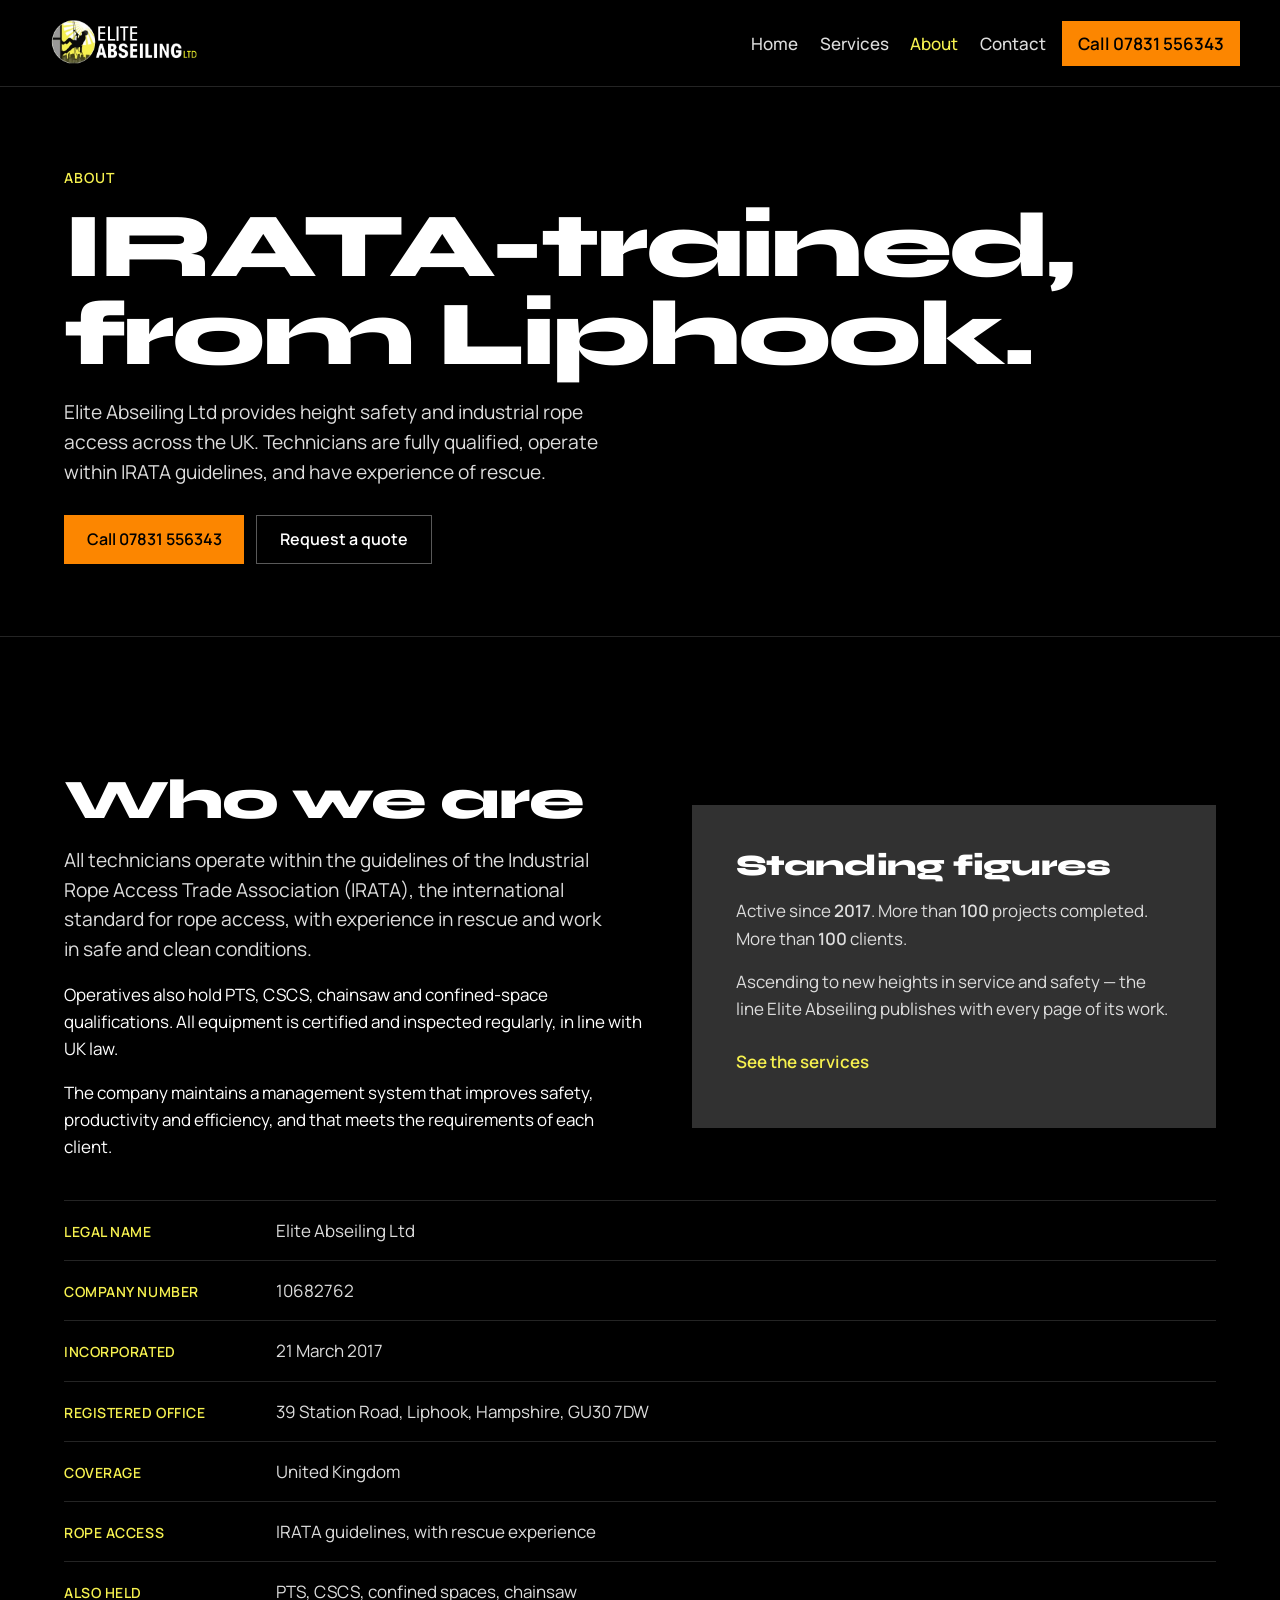
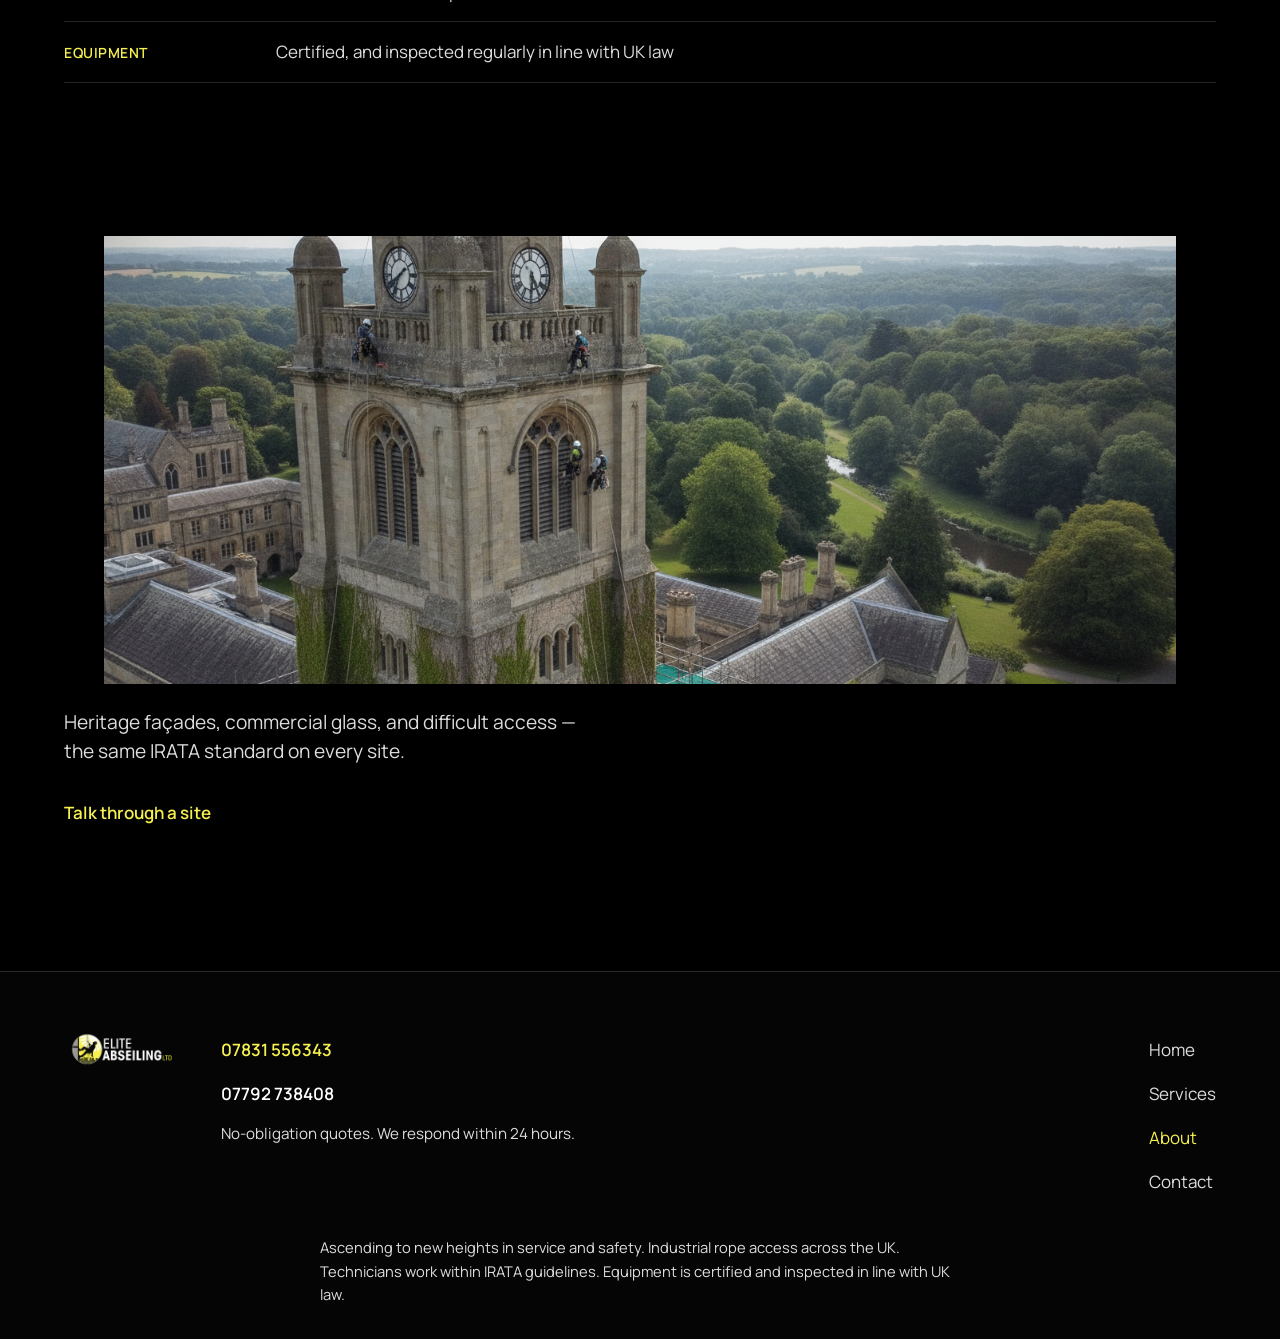
==== commit ffee040a: "Rebuild Elite Abseiling as a dark cinematic lead-gen site. Replace the light brochure draft with a f" ====
--- a/about.html
+++ b/about.html
@@ -2,17 +2,18 @@
 <html lang="en-GB">
 <head>
   <meta charset="utf-8">
-  <meta name="viewport" content="width=device-width, initial-scale=1">
+  <meta name="viewport" content="width=device-width, initial-scale=1, viewport-fit=cover">
   <title>About | Elite Abseiling Ltd</title>
-  <meta name="description" content="Elite Abseiling Ltd is an IRATA-trained rope-access contractor based at 39 Station Road, Liphook, working across the UK since 2017.">
+  <meta name="description" content="Elite Abseiling Ltd is an IRATA rope-access contractor based at 39 Station Road, Liphook, working across the UK since 2017.">
   <meta name="theme-color" content="#000000">
   <link rel="icon" href="images/logo.png" type="image/png">
   <link rel="stylesheet" href="styles.css">
 </head>
 <body>
   <a class="skip" href="#main">Skip to content</a>
-  <header class="top">
-    <a class="logo" href="index.html">
+
+  <header class="site-header">
+    <a class="brand" href="index.html">
       <img src="images/logo.png" alt="Elite Abseiling Ltd" width="500" height="188">
     </a>
     <input class="nav-toggle" id="nav-toggle" type="checkbox">
@@ -20,88 +21,101 @@
       <span class="when-closed">Menu</span>
       <span class="when-open">Close</span>
     </label>
-    <nav class="nav" aria-label="Primary">
+    <nav class="site-nav" aria-label="Primary">
       <a href="index.html">Home</a>
       <a href="services.html">Services</a>
       <a href="about.html" aria-current="page">About</a>
       <a href="contact.html">Contact</a>
-      <a class="nav-call" href="tel:+447831556343">Call 07831 556343</a>
     </nav>
-    <a class="btn btn-sun" href="tel:+447831556343">Call 07831 556343</a>
+    <a class="header-call" href="tel:+447831556343">Call 07831 556343</a>
   </header>
+
+  <section class="hero page-hero">
+    <div class="hero-copy">
+      <span class="kicker">About</span>
+      <h1>IRATA-trained, from Liphook.</h1>
+      <p class="lede">Elite Abseiling Ltd provides height safety and industrial rope access across the UK. Technicians are fully qualified, operate within IRATA guidelines, and have experience of rescue.</p>
+      <div class="btn-row">
+        <a class="btn btn-primary" href="tel:+447831556343">Call 07831 556343</a>
+        <a class="btn btn-ghost" href="contact.html">Request a quote</a>
+      </div>
+    </div>
+  </section>
 
   <main id="main">
     <section class="section">
-      <div class="wrap opening">
+      <div class="split split-2">
         <div>
-          <h1>IRATA-trained, from Liphook.</h1>
-          <p class="lede">Elite Abseiling Ltd provides height safety and industrial rope access across the UK. Technicians are fully qualified, work within IRATA guidelines, and have experience of rescue.</p>
-          <div class="actions">
-            <a class="btn" href="tel:+447831556343">Call 07831 556343</a>
-            <a class="text-link" href="services.html">See the services</a>
-          </div>
+          <h2>Who we are</h2>
+          <p class="lede">All technicians operate within the guidelines of the Industrial Rope Access Trade Association (IRATA), the international standard for rope access, with experience in rescue and work in safe and clean conditions.</p>
+          <p>Operatives also hold PTS, CSCS, chainsaw and confined-space qualifications. All equipment is certified and inspected regularly, in line with UK law.</p>
+          <p>The company maintains a management system that improves safety, productivity and efficiency, and that meets the requirements of each client.</p>
         </div>
-        <figure>
-          <div class="frame frame-tall">
-            <img src="images/coating.jpg" width="1200" height="750" alt="A technician harnessed to a rope while coating a large curved surface.">
-          </div>
-          <figcaption>Coating work carried out on the rope.</figcaption>
-        </figure>
+        <div class="panel">
+          <h3>Standing figures</h3>
+          <p>Active since <strong>2017</strong>. More than <strong>100</strong> projects completed. More than <strong>100</strong> clients.</p>
+          <p>Ascending to new heights in service and safety — the line Elite Abseiling publishes with every page of its work.</p>
+          <a class="ask" href="services.html">See the services</a>
+        </div>
       </div>
+
+      <dl class="record">
+        <div>
+          <dt>Legal name</dt>
+          <dd>Elite Abseiling Ltd</dd>
+        </div>
+        <div>
+          <dt>Company number</dt>
+          <dd>10682762</dd>
+        </div>
+        <div>
+          <dt>Incorporated</dt>
+          <dd>21 March 2017</dd>
+        </div>
+        <div>
+          <dt>Registered office</dt>
+          <dd>39 Station Road, Liphook, Hampshire, GU30 7DW</dd>
+        </div>
+        <div>
+          <dt>Coverage</dt>
+          <dd>United Kingdom</dd>
+        </div>
+        <div>
+          <dt>Rope access</dt>
+          <dd>IRATA guidelines, with rescue experience</dd>
+        </div>
+        <div>
+          <dt>Also held</dt>
+          <dd>PTS, CSCS, confined spaces, chainsaw</dd>
+        </div>
+        <div>
+          <dt>Equipment</dt>
+          <dd>Certified, and inspected regularly in line with UK law</dd>
+        </div>
+      </dl>
     </section>
 
-    <section class="section section-next">
-      <div class="wrap split">
-        <div class="measure">
-          <h2>Technicians first.</h2>
-          <p>The company was started by rope-access technicians with years of experience, including work on the highest buildings in London. Safety, professionalism and a clean job are the priorities they set.</p>
-          <p>A management system is kept in place to improve safety, productivity and efficiency, and to meet the standard a client has asked for. Work is carried out in safe and clean conditions.</p>
-          <p>Active since 2017. Elite Abseiling publishes a count of more than 100 completed projects and more than 100 clients. A specific building is discussed on the call.</p>
-        </div>
-        <dl class="record">
-          <div>
-            <dt>Legal name</dt>
-            <dd>Elite Abseiling Ltd</dd>
-          </div>
-          <div>
-            <dt>Company number</dt>
-            <dd>10682762</dd>
-          </div>
-          <div>
-            <dt>Incorporated</dt>
-            <dd>21 March 2017</dd>
-          </div>
-          <div>
-            <dt>Registered office</dt>
-            <dd>39 Station Road, Liphook, Hampshire, GU30 7DW</dd>
-          </div>
-          <div>
-            <dt>Coverage</dt>
-            <dd>United Kingdom</dd>
-          </div>
-          <div>
-            <dt>Rope access</dt>
-            <dd>IRATA Levels I, II and III, with rescue experience</dd>
-          </div>
-          <div>
-            <dt>Also held</dt>
-            <dd>PTS, CSCS, confined spaces, chainsaw, and NVQ level 2 painting</dd>
-          </div>
-          <div>
-            <dt>Equipment</dt>
-            <dd>Certified, and inspected regularly in line with UK law</dd>
-          </div>
-        </dl>
-      </div>
+    <section class="section" style="padding-top: 0;">
+      <figure class="shot shot-wide">
+        <img
+          src="images/where-they-work.png"
+          alt="Rope-access technicians suspended on a historic stone clock tower"
+          width="1344"
+          height="768"
+          loading="lazy"
+        >
+      </figure>
+      <p class="lede" style="margin-top: 1.5rem;">Heritage façades, commercial glass, and difficult access — the same IRATA standard on every site.</p>
+      <a class="link-more" href="contact.html">Talk through a site</a>
     </section>
   </main>
 
   <footer class="site-footer">
-    <div class="wrap foot-grid">
-      <a class="logo" href="index.html">
+    <div class="foot-grid">
+      <a class="brand" href="index.html">
         <img src="images/logo.png" alt="Elite Abseiling Ltd" width="500" height="188">
       </a>
-      <div class="phone">
+      <div class="foot-phones">
         <a href="tel:+447831556343">07831 556343</a>
         <a href="tel:+447792738408">07792 738408</a>
         <p>No-obligation quotes. We respond within 24 hours.</p>
@@ -113,9 +127,7 @@
         <a href="contact.html">Contact</a>
       </nav>
     </div>
-    <div class="wrap">
-      <p class="fine">Ascending to new heights in service and safety. Industrial rope access across the UK. Technicians work within IRATA guidelines. Equipment is certified and inspected in line with UK law.</p>
-    </div>
+    <p class="fine">Ascending to new heights in service and safety. Industrial rope access across the UK. Technicians work within IRATA guidelines. Equipment is certified and inspected in line with UK law.</p>
   </footer>
 </body>
 </html>
--- a/styles.css
+++ b/styles.css
@@ -1,40 +1,72 @@
-/* Elite Abseiling
-   Direction: daylight on the face of a building.
-   Palette from the logo only: black, white, sun yellow #f6f14f.
-   Type: Syne for headings, Source Sans 3 for text. */
+/*
+  Elite Abseiling Ltd — 2026 rebuild
+
+  Direction: cinematic height work after dark. Full-bleed glass façades,
+  lime-yellow from the logo, amber CTA sampled from the live holding-page
+  button (#FC8600). Reference: the Home opening photograph — London at
+  golden hour, technician on dark glass, quiet B2B confidence.
+
+  Audience: facilities managers, main contractors, building owners.
+  Primary action: call 07831 556343 for a quote.
+*/
 
 @font-face {
   font-family: Syne;
   font-style: normal;
-  font-weight: 500 700;
+  font-weight: 700;
   font-display: swap;
-  src: url("fonts/syne-500.woff2") format("woff2");
+  src: url("fonts/syne-latin.woff2") format("woff2");
 }
 
 @font-face {
-  font-family: "Source Sans 3";
+  font-family: Syne;
+  font-style: normal;
+  font-weight: 800;
+  font-display: swap;
+  src: url("fonts/syne-latin-800.woff2") format("woff2");
+}
+
+@font-face {
+  font-family: Manrope;
   font-style: normal;
   font-weight: 400;
   font-display: swap;
-  src: url("fonts/source-sans-3-400.woff2") format("woff2");
+  src: url("fonts/manrope-400.woff2") format("woff2");
 }
 
 @font-face {
-  font-family: "Source Sans 3";
+  font-family: Manrope;
   font-style: normal;
-  font-weight: 600;
+  font-weight: 500;
   font-display: swap;
-  src: url("fonts/source-sans-3-600.woff2") format("woff2");
+  src: url("fonts/manrope-500.woff2") format("woff2");
+}
+
+@font-face {
+  font-family: Manrope;
+  font-style: normal;
+  font-weight: 600;
+  font-display: swap;
+  src: url("fonts/manrope-600.woff2") format("woff2");
 }
 
 :root {
-  --black: #000000;
-  --white: #ffffff;
-  --sun: #f6f14f;
-  --display: Syne, "Avenir Next", "Segoe UI", sans-serif;
-  --text: "Source Sans 3", "Segoe UI", sans-serif;
-  --wrap: 72rem;
+  --bg: #000000;
+  --bg-secondary: #313131;
+  --text: #ffffff;
+  --text-muted: #dddddd;
+  --accent: #f6f14f;
+  --cta: #fc8600;
+  --cta-text: #000000;
+  --line: rgba(255, 255, 255, 0.14);
+  --display: Syne, "Avenir Next Condensed", "Arial Narrow", sans-serif;
+  --body: Manrope, "Segoe UI", sans-serif;
+  --space: clamp(1.25rem, 4vw, 2.5rem);
+  --section: clamp(4.5rem, 12vw, 8.5rem);
   --measure: 38rem;
+  --wide: min(72rem, calc(100% - 2 * var(--space)));
+  --radius: 0;
+  color-scheme: dark;
 }
 
 *,
@@ -53,57 +85,19 @@
 
 body {
   margin: 0;
-  background: var(--white);
-  color: var(--black);
-  font-family: var(--text);
+  min-height: 100svh;
+  background: var(--bg);
+  color: var(--text);
+  font-family: var(--body);
   font-size: 1.0625rem;
-  line-height: 1.55;
+  font-weight: 400;
+  line-height: 1.6;
 }
 
 img {
   max-width: 100%;
+  height: auto;
   display: block;
-}
-
-p,
-h1,
-h2,
-h3,
-figure {
-  margin: 0;
-}
-
-h1,
-h2,
-h3,
-.btn {
-  font-family: var(--display);
-  font-weight: 700;
-  letter-spacing: -0.03em;
-  line-height: 0.98;
-}
-
-h1 {
-  font-size: clamp(2.75rem, 7vw, 5.15rem);
-  max-width: 11ch;
-  text-wrap: balance;
-}
-
-h2 {
-  font-size: clamp(1.85rem, 3.4vw, 2.7rem);
-  max-width: 16ch;
-  text-wrap: balance;
-}
-
-h1 + .lede,
-h2 + p,
-h2 + .scope {
-  margin-top: 0.95rem;
-}
-
-h3 {
-  font-size: 1.35rem;
-  letter-spacing: -0.02em;
 }
 
 a {
@@ -115,14 +109,8 @@
 }
 
 :focus-visible {
-  outline: 3px solid var(--black);
+  outline: 2px solid var(--accent);
   outline-offset: 3px;
-}
-
-.on-black :focus-visible,
-.top :focus-visible,
-.site-footer :focus-visible {
-  outline-color: var(--sun);
 }
 
 .skip {
@@ -130,52 +118,105 @@
   left: max(1rem, env(safe-area-inset-left));
   top: -200%;
   z-index: 50;
-  background: var(--sun);
-  color: var(--black);
   padding: 0.75rem 1rem;
-  text-decoration: none;
+  background: var(--accent);
+  color: #000;
+  text-decoration: none;
+  font-weight: 600;
 }
 
 .skip:focus {
   top: calc(0.5rem + env(safe-area-inset-top));
 }
 
-.wrap {
-  width: min(var(--wrap), calc(100% - 2.5rem - env(safe-area-inset-left) - env(safe-area-inset-right)));
-  margin-inline: auto;
-}
-
-.top {
+h1,
+h2,
+h3,
+.display {
+  margin: 0;
+  font-family: var(--display);
+  font-weight: 800;
+  letter-spacing: -0.03em;
+  line-height: 0.95;
+  text-wrap: balance;
+}
+
+h1 {
+  font-size: clamp(2.75rem, 9.5vw, 5.75rem);
+  max-width: 12ch;
+}
+
+h2 {
+  font-size: clamp(2rem, 5.5vw, 3.5rem);
+  max-width: 16ch;
+}
+
+h3 {
+  font-size: clamp(1.35rem, 3vw, 1.85rem);
+  letter-spacing: -0.02em;
+  line-height: 1.15;
+}
+
+p {
+  margin: 0;
+}
+
+p + p {
+  margin-top: 1rem;
+}
+
+.lede {
+  max-width: 34rem;
+  margin-top: 1.25rem;
+  color: var(--text-muted);
+  font-size: clamp(1.0625rem, 2.2vw, 1.2rem);
+  line-height: 1.55;
+}
+
+.accent {
+  color: var(--accent);
+}
+
+/* —— Header —— */
+
+.site-header {
   position: sticky;
   top: 0;
   z-index: 30;
   display: flex;
   flex-wrap: wrap;
   align-items: center;
-  gap: 0.25rem 1rem;
-  padding: calc(0.7rem + env(safe-area-inset-top)) max(1.25rem, env(safe-area-inset-right)) 0.7rem max(1.25rem, env(safe-area-inset-left));
-  background: var(--black);
-  color: var(--white);
-}
-
-.logo {
+  gap: 0.35rem 1rem;
+  padding:
+    calc(0.7rem + env(safe-area-inset-top))
+    max(var(--space), env(safe-area-inset-right))
+    0.7rem
+    max(var(--space), env(safe-area-inset-left));
+  background: rgba(0, 0, 0, 0.88);
+  backdrop-filter: blur(12px);
+  border-bottom: 1px solid var(--line);
+}
+
+.brand {
   display: flex;
   align-items: center;
   margin-right: auto;
   min-height: 44px;
-}
-
-.logo img {
+  min-width: 44px;
+  text-decoration: none;
+}
+
+.brand img {
   height: 48px;
   width: auto;
 }
 
 .nav-toggle {
   position: absolute;
+  opacity: 0;
   width: 1px;
   height: 1px;
   margin: 0;
-  opacity: 0;
 }
 
 .menu-btn {
@@ -184,13 +225,16 @@
   justify-content: center;
   min-width: 44px;
   min-height: 44px;
-  color: var(--white);
+  padding: 0 0.35rem;
+  color: var(--text);
   font: inherit;
+  font-size: 1rem;
+  font-weight: 500;
   cursor: pointer;
 }
 
 .nav-toggle:focus-visible + .menu-btn {
-  outline: 3px solid var(--sun);
+  outline: 2px solid var(--accent);
   outline-offset: 3px;
 }
 
@@ -206,316 +250,472 @@
   display: inline;
 }
 
-.nav {
+.site-nav {
   display: none;
   flex-basis: 100%;
   flex-direction: column;
-}
-
-.nav-toggle:checked ~ .nav {
+  gap: 0.15rem;
+  padding-bottom: 0.5rem;
+}
+
+.nav-toggle:checked ~ .site-nav {
   display: flex;
 }
 
-.nav a,
-.foot-nav a,
-.phone a,
-.jump a,
-.ask,
-.text-link {
-  display: inline-flex;
+.site-nav a {
+  display: flex;
   align-items: center;
   min-height: 44px;
-}
-
-.nav a,
-.foot-nav a {
-  text-decoration: none;
-  font-size: 1.125rem;
-  width: max-content;
-  max-width: 100%;
-}
-
-.nav a[aria-current="page"],
-.foot-nav a[aria-current="page"] {
-  box-shadow: inset 0 -2px 0 var(--sun);
-}
+  text-decoration: none;
+  font-weight: 500;
+  color: var(--text-muted);
+}
+
+.site-nav a[aria-current="page"],
+.site-nav a:hover {
+  color: var(--accent);
+}
+
+.header-call {
+  display: none;
+}
+
+/* —— Buttons —— */
 
 .btn {
   display: inline-flex;
   align-items: center;
   justify-content: center;
+  gap: 0.5rem;
   min-height: 48px;
-  padding: 0.7rem 1.2rem;
-  background: var(--black);
-  color: var(--white);
-  border: 2px solid var(--black);
-  text-decoration: none;
-  font-size: 1.15rem;
-  line-height: 1;
+  padding: 0.85rem 1.35rem;
+  border: 1px solid transparent;
+  border-radius: var(--radius);
+  font-family: var(--body);
+  font-size: 1rem;
+  font-weight: 600;
+  line-height: 1.2;
+  text-decoration: none;
   cursor: pointer;
-}
-
-.btn-sun {
-  background: var(--sun);
-  color: var(--black);
-  border-color: var(--sun);
-}
-
-.btn:hover,
-.btn:focus-visible {
-  background: var(--sun);
-  color: var(--black);
-  border-color: var(--sun);
-}
-
-.btn-sun:hover,
-.btn-sun:focus-visible {
-  background: var(--white);
-  color: var(--black);
-  border-color: var(--white);
-}
-
-.section {
-  padding: 4.25rem 0;
-}
-
-.section-next {
-  padding-top: 0;
-}
-
-.lede,
-.measure p,
-.entry p {
-  max-width: var(--measure);
-}
-
-.lede {
-  margin-top: 1.1rem;
-  font-size: 1.125rem;
-}
-
-.measure p + p,
-.entry p + p,
-.sheet p + p {
-  margin-top: 0.9rem;
-}
-
-.actions {
+  transition: transform 180ms ease, background-color 180ms ease, border-color 180ms ease;
+}
+
+.btn:active {
+  transform: translateY(1px);
+}
+
+.btn-primary {
+  background: var(--cta);
+  color: var(--cta-text);
+}
+
+.btn-primary:hover {
+  background: #ff9618;
+}
+
+.btn-ghost {
+  background: transparent;
+  border-color: rgba(255, 255, 255, 0.35);
+  color: var(--text);
+}
+
+.btn-ghost:hover {
+  border-color: var(--accent);
+  color: var(--accent);
+}
+
+.btn-row {
   display: flex;
-  flex-direction: column;
-  align-items: stretch;
-  gap: 0.35rem;
-  margin-top: 1.6rem;
-}
-
-.actions .btn {
-  width: 100%;
-}
-
-.text-link {
-  font-weight: 600;
-  text-underline-offset: 0.18em;
-}
-
-.opening {
+  flex-wrap: wrap;
+  gap: 0.75rem;
+  margin-top: 1.75rem;
+}
+
+.btn-row .btn {
+  flex: 1 1 auto;
+  min-width: min(100%, 11rem);
+}
+
+/* —— Hero —— */
+
+.hero {
+  position: relative;
+  min-height: calc(100svh - 4.5rem);
   display: grid;
-  gap: 2rem;
   align-items: end;
-}
-
-.frame {
-  margin: 0;
-  background: var(--black);
-}
-
-.frame img {
+  overflow: clip;
+  background: var(--bg);
+}
+
+.hero-media {
+  position: absolute;
+  inset: 0;
+  z-index: 0;
+}
+
+.hero-media img {
   width: 100%;
   height: 100%;
   object-fit: cover;
-}
-
-.frame-tall {
-  aspect-ratio: 4 / 5;
-  overflow: hidden;
-}
-
-.frame-tall img {
-  object-position: 68% 28%;
-}
-
-.frame-wide {
-  aspect-ratio: 4 / 5;
-  overflow: hidden;
-}
-
-.frame-wide img {
-  object-position: 18% 40%;
-}
-
-.frame-side {
-  aspect-ratio: 4 / 5;
-  overflow: hidden;
-}
-
-.frame-side img {
-  object-position: 30% 45%;
-}
-
-figcaption {
-  padding-top: 0.7rem;
-  max-width: 40rem;
-  font-size: 1rem;
-}
-
-.caption-on-black {
-  max-width: none;
-  margin-top: 0;
-  padding: 0.9rem 1rem;
-  background: var(--black);
-  color: var(--white);
-}
-
-.index {
+  object-position: 28% center;
+  transform: scale(1.04);
+  animation: hero-drift 28s ease-in-out alternate infinite;
+}
+
+.hero::after {
+  content: "";
+  position: absolute;
+  inset: 0;
+  z-index: 1;
+  background:
+    linear-gradient(180deg, rgba(0, 0, 0, 0.35) 0%, rgba(0, 0, 0, 0.2) 35%, rgba(0, 0, 0, 0.78) 100%),
+    linear-gradient(90deg, rgba(0, 0, 0, 0.55) 0%, rgba(0, 0, 0, 0.15) 55%, rgba(0, 0, 0, 0.45) 100%);
+}
+
+.hero-copy {
+  position: relative;
+  z-index: 2;
+  width: var(--wide);
+  margin-inline: auto;
+  padding: 4rem 0 calc(2.5rem + env(safe-area-inset-bottom));
+  animation: rise 700ms ease both;
+}
+
+.page-hero {
+  min-height: auto;
+  padding-top: clamp(3rem, 8vw, 5rem);
+  padding-bottom: clamp(3rem, 8vw, 4.5rem);
+  border-bottom: 1px solid var(--line);
+}
+
+.page-hero .hero-copy {
+  padding: 0;
+  animation: none;
+}
+
+.page-hero::after {
+  display: none;
+}
+
+.page-hero .hero-media {
+  display: none;
+}
+
+/* —— Sections —— */
+
+main {
+  display: block;
+}
+
+.section {
+  width: var(--wide);
+  margin-inline: auto;
+  padding-block: var(--section);
+}
+
+.section-head {
+  max-width: var(--measure);
+  margin-bottom: clamp(2rem, 5vw, 3.25rem);
+}
+
+.section-head .lede {
+  margin-top: 1rem;
+}
+
+.kicker {
+  display: block;
+  margin-bottom: 0.85rem;
+  color: var(--accent);
+  font-family: var(--body);
+  font-size: 0.875rem;
+  font-weight: 600;
+  letter-spacing: 0.08em;
+  text-transform: uppercase;
+}
+
+.split {
+  display: grid;
+  gap: clamp(1.75rem, 4vw, 3rem);
+  align-items: center;
+}
+
+.shot {
+  overflow: clip;
+  background: var(--bg-secondary);
+}
+
+.shot img {
+  width: 100%;
+  height: 100%;
+  min-height: 16rem;
+  max-height: 34rem;
+  object-fit: cover;
+}
+
+.shot-wide img {
+  min-height: 18rem;
+  max-height: 28rem;
+  object-position: center 35%;
+}
+
+.shot-work img {
+  object-position: 35% center;
+}
+
+.shot-place img {
+  object-position: center 25%;
+}
+
+.panel {
+  background: var(--bg-secondary);
+  padding: clamp(1.75rem, 4vw, 2.75rem);
+}
+
+.panel p {
+  color: var(--text-muted);
+  max-width: var(--measure);
+}
+
+.panel h2,
+.panel h3 {
+  margin-bottom: 0.9rem;
+}
+
+/* —— Service index (uneven, not a card grid) —— */
+
+.service-rail {
   list-style: none;
-  margin: 2rem 0 0;
+  margin: 0;
   padding: 0;
-}
-
-.index li {
+  border-top: 1px solid var(--line);
+}
+
+.service-rail li {
   display: grid;
-  gap: 0.35rem;
-  padding: 1.35rem 0;
-  border-top: 1px solid var(--black);
-}
-
-.index li:last-child {
-  border-bottom: 1px solid var(--black);
-}
-
-.index a {
+  gap: 0.55rem;
+  padding: 1.5rem 0 1.65rem;
+  border-bottom: 1px solid var(--line);
+}
+
+.service-rail a {
   display: inline-flex;
   align-items: center;
-  gap: 0.85rem;
   min-height: 44px;
+  width: fit-content;
   font-family: var(--display);
   font-weight: 700;
-  font-size: clamp(1.45rem, 3vw, 2rem);
+  font-size: clamp(1.55rem, 4vw, 2.45rem);
+  letter-spacing: -0.025em;
+  line-height: 1.05;
+  text-decoration: none;
+}
+
+.service-rail a:hover {
+  color: var(--accent);
+}
+
+.service-rail p {
+  max-width: 34rem;
+  color: var(--text-muted);
+}
+
+.service-rail li:nth-child(2) {
+  padding-left: clamp(0rem, 6vw, 4rem);
+}
+
+.service-rail li:nth-child(3) {
+  padding-left: clamp(0rem, 12vw, 8rem);
+}
+
+.service-rail li:nth-child(4) {
+  padding-left: clamp(0rem, 4vw, 2.5rem);
+}
+
+.link-more {
+  display: inline-flex;
+  align-items: center;
+  min-height: 44px;
+  margin-top: 1.5rem;
+  color: var(--accent);
+  font-weight: 600;
+  text-decoration: none;
+}
+
+.link-more:hover {
+  text-decoration: underline;
+  text-underline-offset: 0.18em;
+}
+
+/* —— Proof strip —— */
+
+.proof {
+  border-block: 1px solid var(--line);
+  background: #0a0a0a;
+}
+
+.proof-inner {
+  width: var(--wide);
+  margin-inline: auto;
+  padding-block: clamp(2.5rem, 6vw, 3.75rem);
+  display: grid;
+  gap: 1.5rem;
+}
+
+.proof-line {
+  max-width: 18ch;
+  font-family: var(--display);
+  font-weight: 800;
+  font-size: clamp(2rem, 5vw, 3.25rem);
   letter-spacing: -0.03em;
-  line-height: 1.05;
-  text-decoration: none;
-}
-
-.index .n {
-  font-variant-numeric: tabular-nums;
-  min-width: 2ch;
-}
-
-.index p {
+  line-height: 1;
+}
+
+.proof-meta {
+  display: grid;
+  gap: 0.85rem;
+  color: var(--text-muted);
+}
+
+.proof-meta strong {
+  color: var(--text);
+  font-weight: 600;
+}
+
+/* —— Service detail pages —— */
+
+.entry {
+  padding-block: clamp(2.5rem, 6vw, 3.75rem);
+  border-bottom: 1px solid var(--line);
+}
+
+.entry:first-child {
+  padding-top: 0;
+}
+
+.entry-inner {
+  max-width: 40rem;
+}
+
+.entry:nth-child(even) .entry-inner {
+  margin-left: clamp(0rem, 10vw, 7rem);
+}
+
+.entry:nth-child(3n) .entry-inner {
+  margin-left: 0;
+  max-width: 46rem;
+}
+
+.scope {
+  list-style: none;
+  margin: 1.15rem 0 0;
+  padding: 0;
+  max-width: 36rem;
+}
+
+.scope li {
+  position: relative;
+  padding: 0.4rem 0 0.4rem 1.1rem;
+  color: var(--text-muted);
+}
+
+.scope li::before {
+  content: "";
+  position: absolute;
+  left: 0;
+  top: 0.95rem;
+  width: 0.45rem;
+  height: 0.45rem;
+  background: var(--accent);
+}
+
+.ask {
+  display: inline-flex;
+  align-items: center;
+  min-height: 44px;
+  margin-top: 1.1rem;
+  color: var(--accent);
+  font-weight: 600;
+  text-decoration: none;
+}
+
+.ask:hover {
+  text-decoration: underline;
+  text-underline-offset: 0.18em;
+}
+
+/* —— Record / about —— */
+
+.record {
+  margin: 2.5rem 0 0;
+  padding: 0;
+}
+
+.record div {
+  display: grid;
+  gap: 0.25rem;
+  padding: 1rem 0;
+  border-top: 1px solid var(--line);
+}
+
+.record div:last-child {
+  border-bottom: 1px solid var(--line);
+}
+
+.record dt {
+  color: var(--accent);
+  font-size: 0.875rem;
+  font-weight: 600;
+  letter-spacing: 0.04em;
+  text-transform: uppercase;
+}
+
+.record dd {
   margin: 0;
-  max-width: 36rem;
-}
-
-.split {
+  color: var(--text-muted);
+}
+
+/* —— Contact —— */
+
+.contact-grid {
   display: grid;
-  gap: 2.5rem;
-}
-
-.steps {
-  list-style: none;
-  margin: 1.4rem 0 0;
-  padding: 0;
-}
-
-.steps li {
-  display: grid;
-  grid-template-columns: 2.2rem 1fr;
-  gap: 0.75rem;
-  padding: 1rem 0;
-  border-top: 1px solid var(--black);
-}
-
-.steps li:last-child {
-  border-bottom: 1px solid var(--black);
-}
-
-.steps span {
+  gap: clamp(2rem, 5vw, 3.5rem);
+}
+
+.phone-stack a {
+  display: flex;
+  align-items: center;
+  min-height: 48px;
   font-family: var(--display);
   font-weight: 700;
-}
-
-.record {
-  margin: 2rem 0 0;
-  padding: 0;
-}
-
-.record div {
-  display: grid;
-  gap: 0.2rem;
-  padding: 0.9rem 0;
-  border-top: 1px solid var(--black);
-}
-
-.record div:last-child {
-  border-bottom: 1px solid var(--black);
-}
-
-.record dt {
-  font-weight: 600;
-}
-
-.record dd {
-  margin: 0;
-}
-
-.entry {
-  padding-top: 3.5rem;
-}
-
-.entry:first-child {
-  padding-top: 0;
-}
-
-.entry-grid {
-  display: grid;
-  gap: 1.5rem;
-}
-
-.scope {
-  margin: 1rem 0 0;
-  padding: 0;
-  list-style: none;
-  max-width: var(--measure);
-}
-
-.scope li {
-  padding: 0.45rem 0 0.45rem 1rem;
-  border-left: 2px solid var(--black);
-}
-
-.scope li + li {
-  margin-top: 0.35rem;
-}
-
-.jump {
-  display: flex;
-  flex-wrap: wrap;
-  gap: 0.25rem 1.15rem;
-  margin-top: 1.5rem;
-}
-
-.jump a {
-  font-weight: 600;
-  text-underline-offset: 0.18em;
-}
-
-.ask {
-  margin-top: 0.8rem;
-  font-weight: 600;
-  text-underline-offset: 0.18em;
+  font-size: clamp(1.75rem, 5vw, 2.75rem);
+  letter-spacing: -0.025em;
+  line-height: 1.1;
+  text-decoration: none;
+}
+
+.phone-stack a:first-child {
+  color: var(--accent);
+}
+
+.phone-stack a:hover {
+  color: var(--accent);
+}
+
+.address-block {
+  color: var(--text-muted);
+}
+
+.address-block a {
+  display: inline-flex;
+  align-items: center;
+  min-height: 44px;
+  color: var(--accent);
+  font-weight: 600;
+  text-decoration: none;
 }
 
 .sheet {
-  max-width: 34rem;
+  max-width: 32rem;
 }
 
 form {
@@ -526,8 +726,9 @@
 
 label {
   display: grid;
-  gap: 0.35rem;
-  font-weight: 600;
+  gap: 0.4rem;
+  font-weight: 600;
+  font-size: 0.95rem;
 }
 
 input,
@@ -535,49 +736,83 @@
 textarea {
   width: 100%;
   min-height: 48px;
-  padding: 0.75rem 0.8rem;
-  border: 1px solid var(--black);
+  padding: 0.8rem 0.9rem;
+  border: 1px solid rgba(255, 255, 255, 0.28);
   border-radius: 0;
-  background: var(--white);
-  color: var(--black);
+  background: #121212;
+  color: var(--text);
   font: inherit;
   font-size: 1rem;
   font-weight: 400;
 }
 
+input:focus-visible,
+select:focus-visible,
+textarea:focus-visible {
+  outline: 2px solid var(--accent);
+  outline-offset: 2px;
+  border-color: var(--accent);
+}
+
 textarea {
   min-height: 9rem;
   resize: vertical;
 }
 
-.confirm {
-  margin-top: 1.5rem;
-  padding-top: 1.25rem;
-  border-top: 2px solid var(--sun);
-}
-
-.confirm[hidden] {
-  display: none;
-}
-
-.place p + p {
+select {
+  appearance: none;
+  background-image: linear-gradient(45deg, transparent 50%, var(--accent) 50%),
+    linear-gradient(135deg, var(--accent) 50%, transparent 50%);
+  background-position: calc(100% - 18px) calc(50% - 3px), calc(100% - 12px) calc(50% - 3px);
+  background-size: 6px 6px, 6px 6px;
+  background-repeat: no-repeat;
+  padding-right: 2.5rem;
+}
+
+.form-note {
+  color: var(--text-muted);
+  font-size: 0.95rem;
+}
+
+/* —— Footer —— */
+
+.site-footer {
+  border-top: 1px solid var(--line);
+  padding:
+    clamp(2.5rem, 6vw, 3.5rem)
+    max(var(--space), env(safe-area-inset-right))
+    calc(2rem + env(safe-area-inset-bottom))
+    max(var(--space), env(safe-area-inset-left));
+  background: #050505;
+}
+
+.foot-grid {
+  width: min(72rem, 100%);
+  margin-inline: auto;
+  display: grid;
+  gap: 1.75rem;
+}
+
+.foot-grid .brand img {
+  height: 44px;
+}
+
+.foot-phones a {
+  display: flex;
+  align-items: center;
+  min-height: 44px;
+  text-decoration: none;
+  font-weight: 600;
+}
+
+.foot-phones a:first-of-type {
+  color: var(--accent);
+}
+
+.foot-phones p {
   margin-top: 0.35rem;
-}
-
-.site-footer {
-  background: var(--black);
-  color: var(--white);
-  padding: 2.25rem 0 calc(2rem + env(safe-area-inset-bottom));
-}
-
-.foot-grid {
-  display: grid;
-  gap: 1.5rem;
-}
-
-.phone a:first-child {
-  color: var(--sun);
-  font-weight: 600;
+  color: var(--text-muted);
+  font-size: 0.95rem;
 }
 
 .foot-nav {
@@ -585,101 +820,133 @@
   flex-direction: column;
 }
 
+.foot-nav a {
+  display: flex;
+  align-items: center;
+  min-height: 44px;
+  text-decoration: none;
+  color: var(--text-muted);
+}
+
+.foot-nav a[aria-current="page"],
+.foot-nav a:hover {
+  color: var(--accent);
+}
+
 .fine {
-  max-width: 38rem;
-  margin-top: 1.75rem;
-}
-
-@media (min-width: 800px) {
-  .logo img {
-    height: 64px;
-  }
-
-  .section {
-    padding: 6.5rem 0;
-  }
-
-  .opening {
-    grid-template-columns: minmax(0, 1.05fr) minmax(16rem, 0.85fr);
-    gap: 3.5rem;
+  width: min(72rem, 100%);
+  margin: 2rem auto 0;
+  max-width: 40rem;
+  color: var(--text-muted);
+  font-size: 0.92rem;
+}
+
+/* —— Motion —— */
+
+@keyframes rise {
+  from {
+    opacity: 0;
+    transform: translateY(18px);
+  }
+  to {
+    opacity: 1;
+    transform: translateY(0);
+  }
+}
+
+@keyframes hero-drift {
+  from {
+    transform: scale(1.04) translate3d(0, 0, 0);
+  }
+  to {
+    transform: scale(1.08) translate3d(-1.5%, -1%, 0);
+  }
+}
+
+/* —— Breakpoints —— */
+
+@media (min-width: 720px) {
+  .brand img {
+    height: 58px;
+  }
+
+  .split-2 {
+    grid-template-columns: 1.05fr 0.95fr;
+  }
+
+  .split-work {
+    grid-template-columns: 0.95fr 1.05fr;
+  }
+
+  .proof-inner {
+    grid-template-columns: 1.2fr 1fr;
     align-items: end;
-  }
-
-  .actions {
-    flex-direction: row;
-    flex-wrap: wrap;
-    align-items: center;
-    gap: 0.5rem 1.25rem;
-  }
-
-  .actions .btn {
-    width: auto;
-  }
-
-  .frame-wide {
-    aspect-ratio: 16 / 10;
-  }
-
-  .index li,
+    gap: 2.5rem;
+  }
+
+  .contact-grid {
+    grid-template-columns: 1fr 1fr;
+    align-items: start;
+  }
+
   .record div {
-    grid-template-columns: minmax(0, 1.05fr) minmax(0, 0.95fr);
-    gap: 2rem;
+    grid-template-columns: 12rem 1fr;
+    gap: 1.25rem;
     align-items: baseline;
-  }
-
-  .split {
-    grid-template-columns: minmax(0, 0.9fr) minmax(0, 1.1fr);
-    gap: 4rem;
-    align-items: start;
-  }
-
-  .entry-grid {
-    grid-template-columns: minmax(0, 1fr) minmax(16rem, 0.85fr);
-    gap: 3rem;
-    align-items: center;
-  }
-
-  .entry:nth-child(even) .entry-grid {
-    grid-template-columns: minmax(16rem, 0.8fr) minmax(0, 1fr);
-  }
-
-  .entry:nth-child(even) .entry-copy {
-    order: 2;
   }
 
   .foot-grid {
     grid-template-columns: auto 1fr auto;
     align-items: start;
-    gap: 3rem;
-  }
-}
-
-@media (min-width: 900px) {
+    gap: 2.5rem;
+  }
+
+  .btn-row .btn {
+    flex: 0 1 auto;
+  }
+}
+
+@media (min-width: 880px) {
   .menu-btn,
   .nav-toggle {
     display: none;
   }
 
-  .nav {
+  .site-nav {
     display: flex;
     flex-basis: auto;
     flex-direction: row;
     align-items: center;
-    gap: 0.35rem 1.35rem;
-  }
-
-  .top .btn {
-    margin-left: 0.4rem;
-  }
-
-  .nav .nav-call {
-    display: none;
-  }
-}
-
-@media (max-width: 899px) {
-  .top .btn {
-    display: none;
+    gap: 0.15rem 1.35rem;
+    padding: 0;
+  }
+
+  .header-call {
+    display: inline-flex;
+    min-height: 44px;
+    padding: 0.55rem 1rem;
+    background: var(--cta);
+    color: var(--cta-text);
+    font-weight: 600;
+    text-decoration: none;
+  }
+
+  .header-call:hover {
+    background: #ff9618;
+  }
+
+  .hero-media img {
+    object-position: center 40%;
+  }
+}
+
+@media (min-width: 1100px) {
+  .brand img {
+    height: 64px;
+  }
+
+  .hero-copy {
+    padding-bottom: 3.5rem;
   }
 }
 
@@ -687,18 +954,38 @@
   html {
     scroll-behavior: auto;
   }
+
+  .hero-media img,
+  .hero-copy,
+  .btn {
+    animation: none !important;
+    transition: none !important;
+    transform: none !important;
+  }
 }
 
 @media print {
-  .top,
-  .menu-btn {
+  .site-header,
+  .menu-btn,
+  .nav-toggle,
+  .header-call {
     display: none !important;
   }
 
   body,
+  .hero,
+  .proof,
   .site-footer,
-  .caption-on-black {
+  .panel {
     background: #fff;
     color: #000;
   }
-}
+
+  .hero-media {
+    display: none;
+  }
+
+  a[href^="tel:"]::after {
+    content: " (" attr(href) ")";
+  }
+}
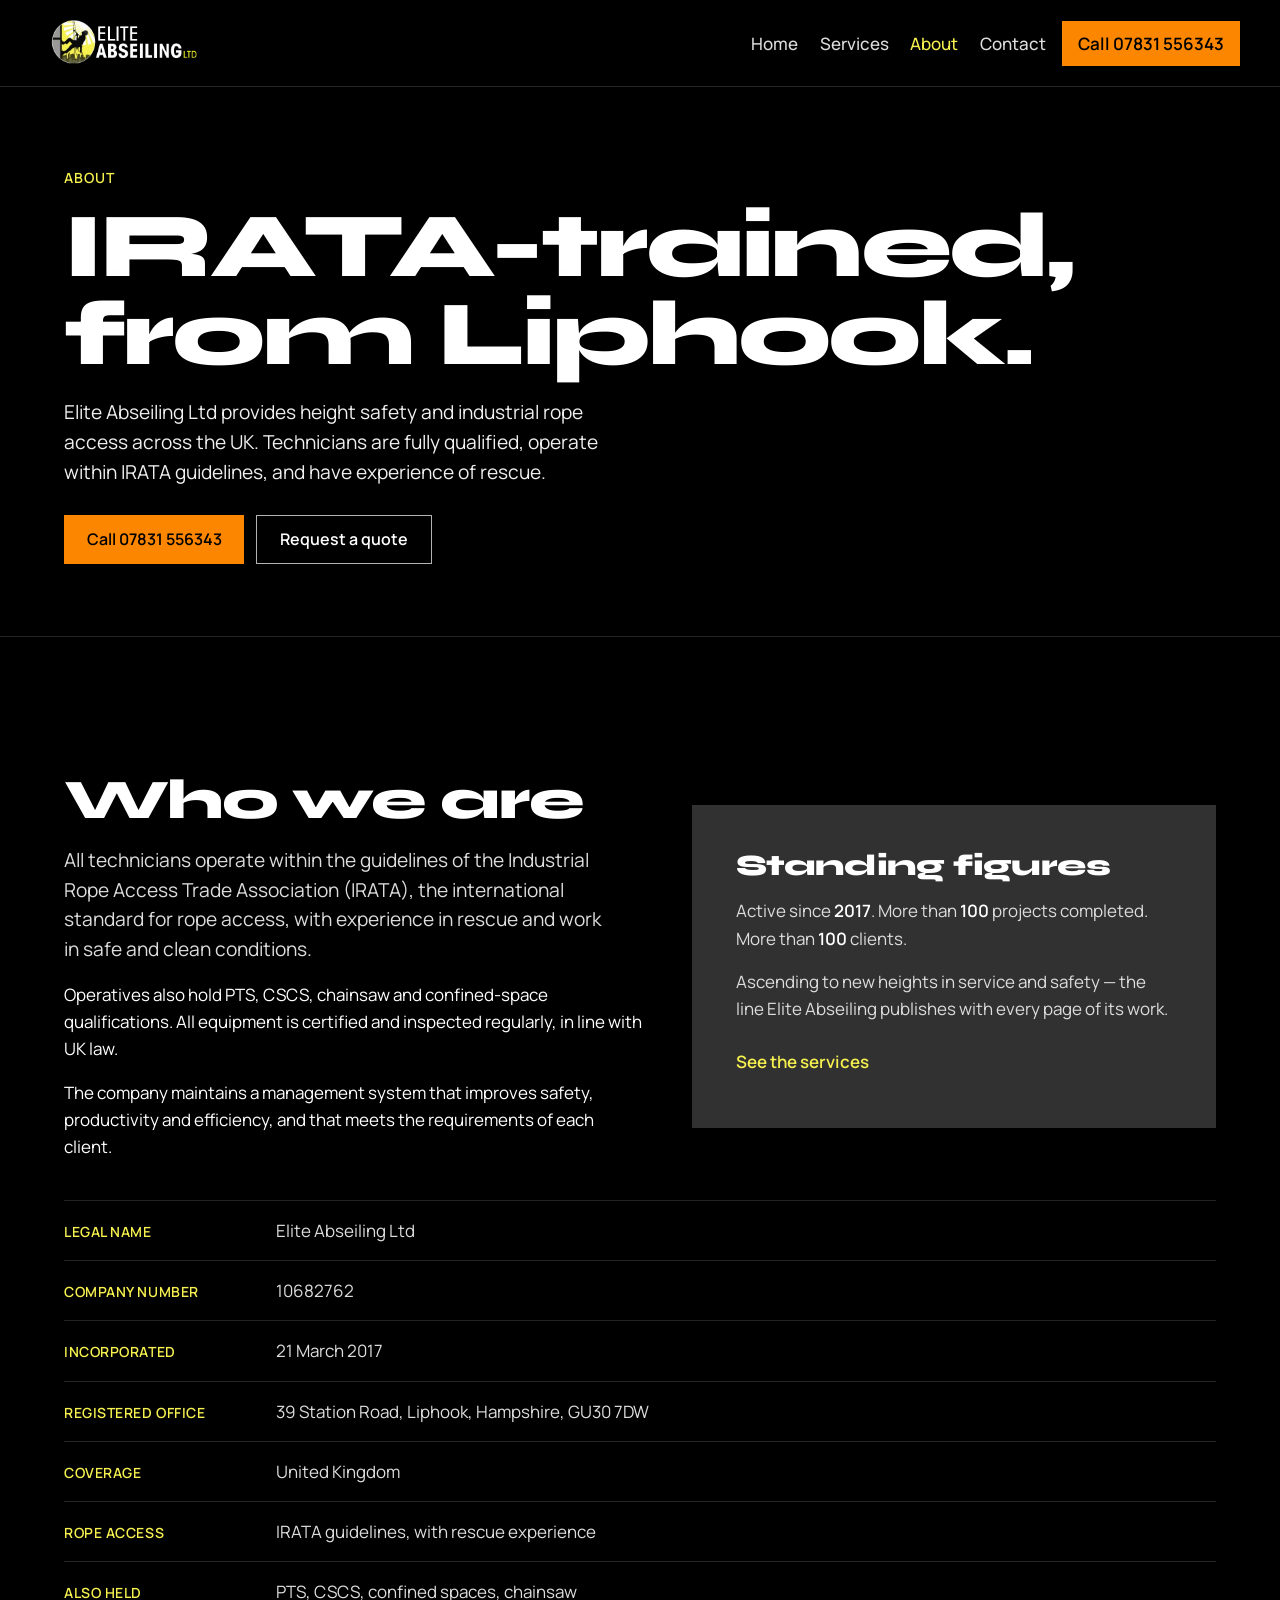
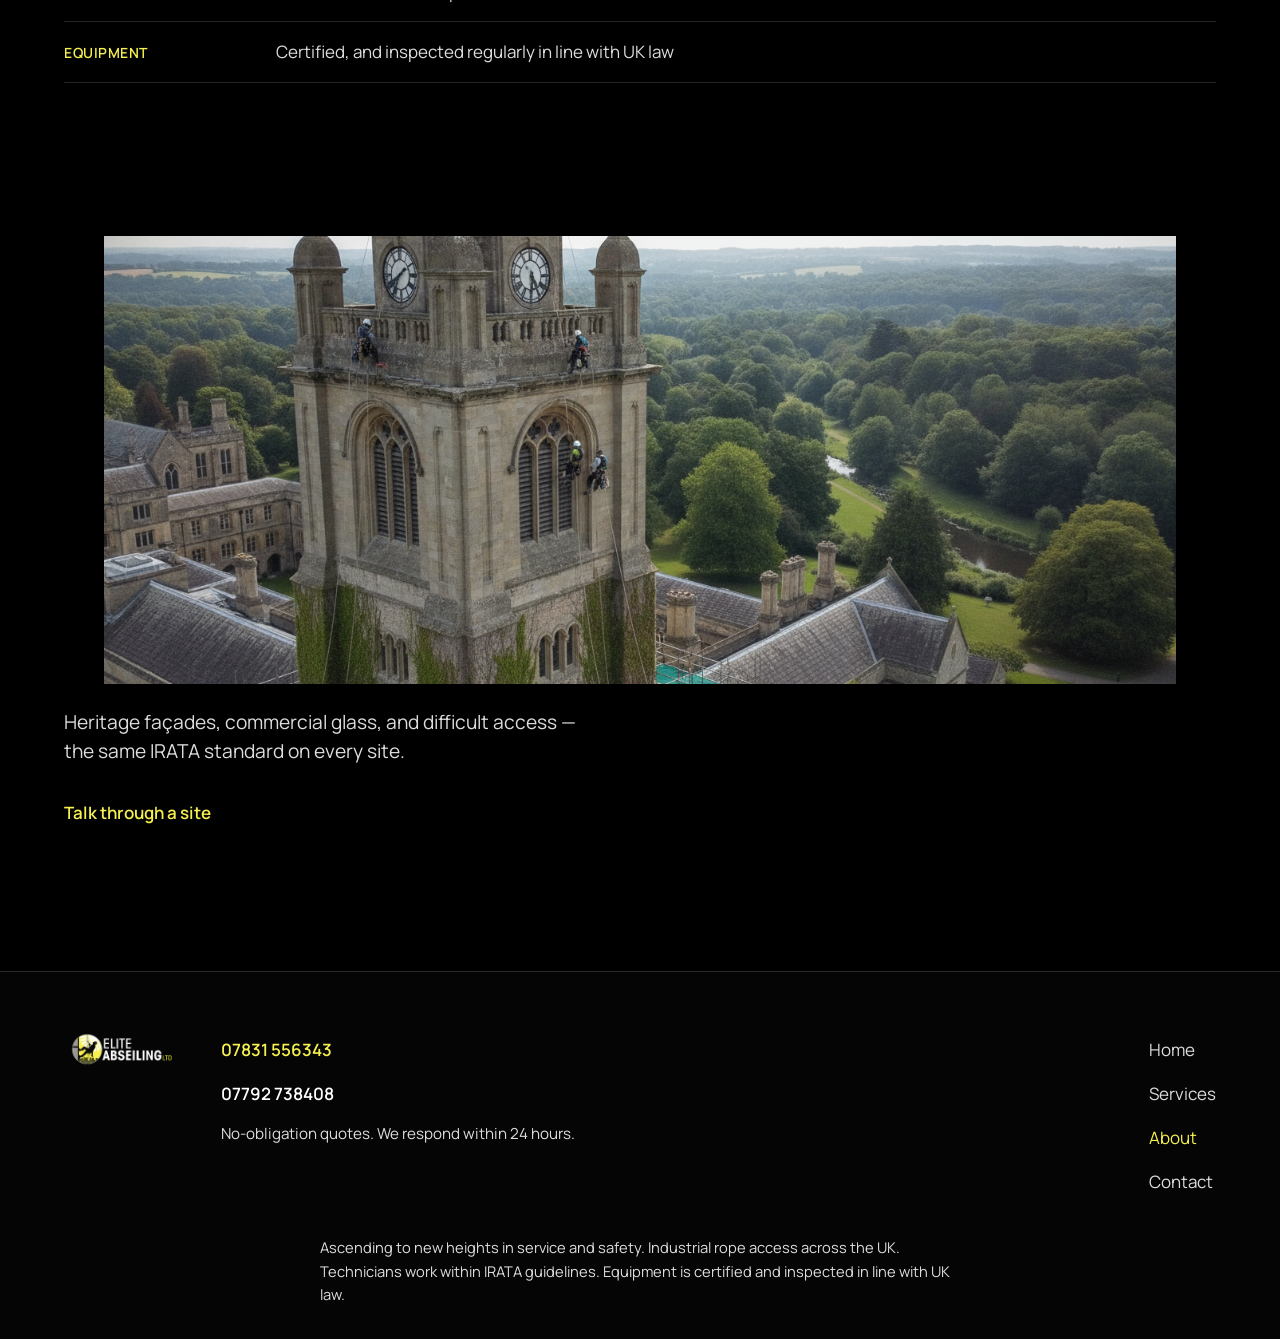
==== commit 4dbc153b: "Tighten hero contrast and service-rail stagger. Darken the hero scrim, force white headline type, an" ====
--- a/about.html
+++ b/about.html
@@ -95,7 +95,7 @@
       </dl>
     </section>
 
-    <section class="section" style="padding-top: 0;">
+    <section class="section section-tight-top">
       <figure class="shot shot-wide">
         <img
           src="images/where-they-work.png"
@@ -105,7 +105,7 @@
           loading="lazy"
         >
       </figure>
-      <p class="lede" style="margin-top: 1.5rem;">Heritage façades, commercial glass, and difficult access — the same IRATA standard on every site.</p>
+      <p class="lede lede-after-shot">Heritage façades, commercial glass, and difficult access — the same IRATA standard on every site.</p>
       <a class="link-more" href="contact.html">Talk through a site</a>
     </section>
   </main>
--- a/styles.css
+++ b/styles.css
@@ -307,6 +307,7 @@
 .btn-primary {
   background: var(--cta);
   color: var(--cta-text);
+  box-shadow: 0 8px 24px rgba(0, 0, 0, 0.35);
 }
 
 .btn-primary:hover {
@@ -314,9 +315,9 @@
 }
 
 .btn-ghost {
-  background: transparent;
-  border-color: rgba(255, 255, 255, 0.35);
-  color: var(--text);
+  background: rgba(0, 0, 0, 0.45);
+  border-color: rgba(255, 255, 255, 0.7);
+  color: #ffffff;
 }
 
 .btn-ghost:hover {
@@ -368,8 +369,8 @@
   inset: 0;
   z-index: 1;
   background:
-    linear-gradient(180deg, rgba(0, 0, 0, 0.35) 0%, rgba(0, 0, 0, 0.2) 35%, rgba(0, 0, 0, 0.78) 100%),
-    linear-gradient(90deg, rgba(0, 0, 0, 0.55) 0%, rgba(0, 0, 0, 0.15) 55%, rgba(0, 0, 0, 0.45) 100%);
+    linear-gradient(180deg, rgba(0, 0, 0, 0.45) 0%, rgba(0, 0, 0, 0.25) 28%, rgba(0, 0, 0, 0.88) 100%),
+    linear-gradient(90deg, rgba(0, 0, 0, 0.72) 0%, rgba(0, 0, 0, 0.35) 48%, rgba(0, 0, 0, 0.55) 100%);
 }
 
 .hero-copy {
@@ -379,6 +380,17 @@
   margin-inline: auto;
   padding: 4rem 0 calc(2.5rem + env(safe-area-inset-bottom));
   animation: rise 700ms ease both;
+  color: var(--text);
+}
+
+.hero-copy h1 {
+  color: #ffffff;
+  text-shadow: 0 2px 28px rgba(0, 0, 0, 0.65);
+}
+
+.hero-copy .lede {
+  color: #f0f0f0;
+  text-shadow: 0 1px 16px rgba(0, 0, 0, 0.55);
 }
 
 .page-hero {
@@ -466,6 +478,10 @@
   object-position: center 25%;
 }
 
+.shot-lead {
+  margin-bottom: clamp(2.5rem, 6vw, 4rem);
+}
+
 .panel {
   background: var(--bg-secondary);
   padding: clamp(1.75rem, 4vw, 2.75rem);
@@ -474,6 +490,11 @@
 .panel p {
   color: var(--text-muted);
   max-width: var(--measure);
+}
+
+.panel strong {
+  color: var(--text);
+  font-weight: 600;
 }
 
 .panel h2,
@@ -519,16 +540,18 @@
   color: var(--text-muted);
 }
 
-.service-rail li:nth-child(2) {
-  padding-left: clamp(0rem, 6vw, 4rem);
-}
-
-.service-rail li:nth-child(3) {
-  padding-left: clamp(0rem, 12vw, 8rem);
-}
-
-.service-rail li:nth-child(4) {
-  padding-left: clamp(0rem, 4vw, 2.5rem);
+@media (min-width: 720px) {
+  .service-rail li:nth-child(2) {
+    padding-left: 8vw;
+  }
+
+  .service-rail li:nth-child(3) {
+    padding-left: 16vw;
+  }
+
+  .service-rail li:nth-child(4) {
+    padding-left: 5vw;
+  }
 }
 
 .link-more {
@@ -705,6 +728,14 @@
   color: var(--text-muted);
 }
 
+.address-spaced {
+  margin-top: 2rem;
+}
+
+.company-no {
+  margin-top: 1rem;
+}
+
 .address-block a {
   display: inline-flex;
   align-items: center;
@@ -712,6 +743,14 @@
   color: var(--accent);
   font-weight: 600;
   text-decoration: none;
+}
+
+.section-tight-top {
+  padding-top: 0;
+}
+
+.lede-after-shot {
+  margin-top: 1.5rem;
 }
 
 .sheet {
